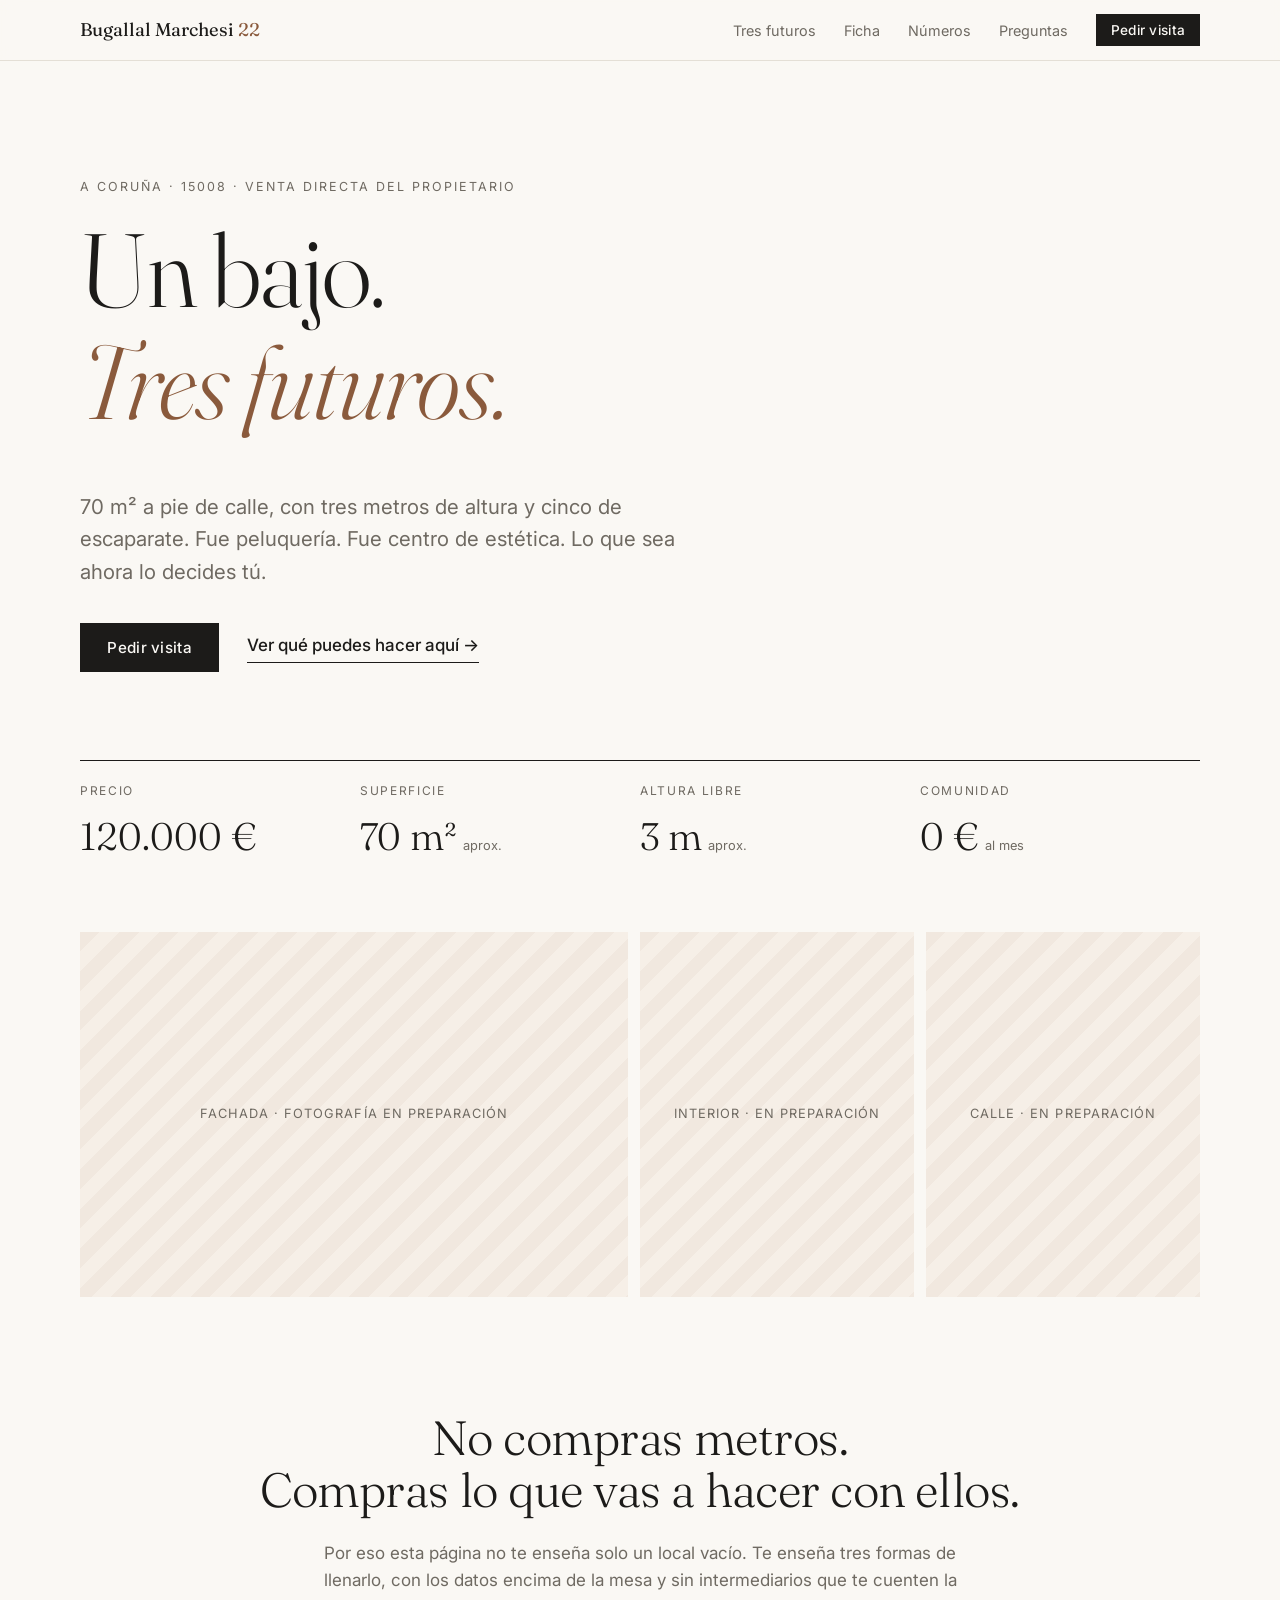
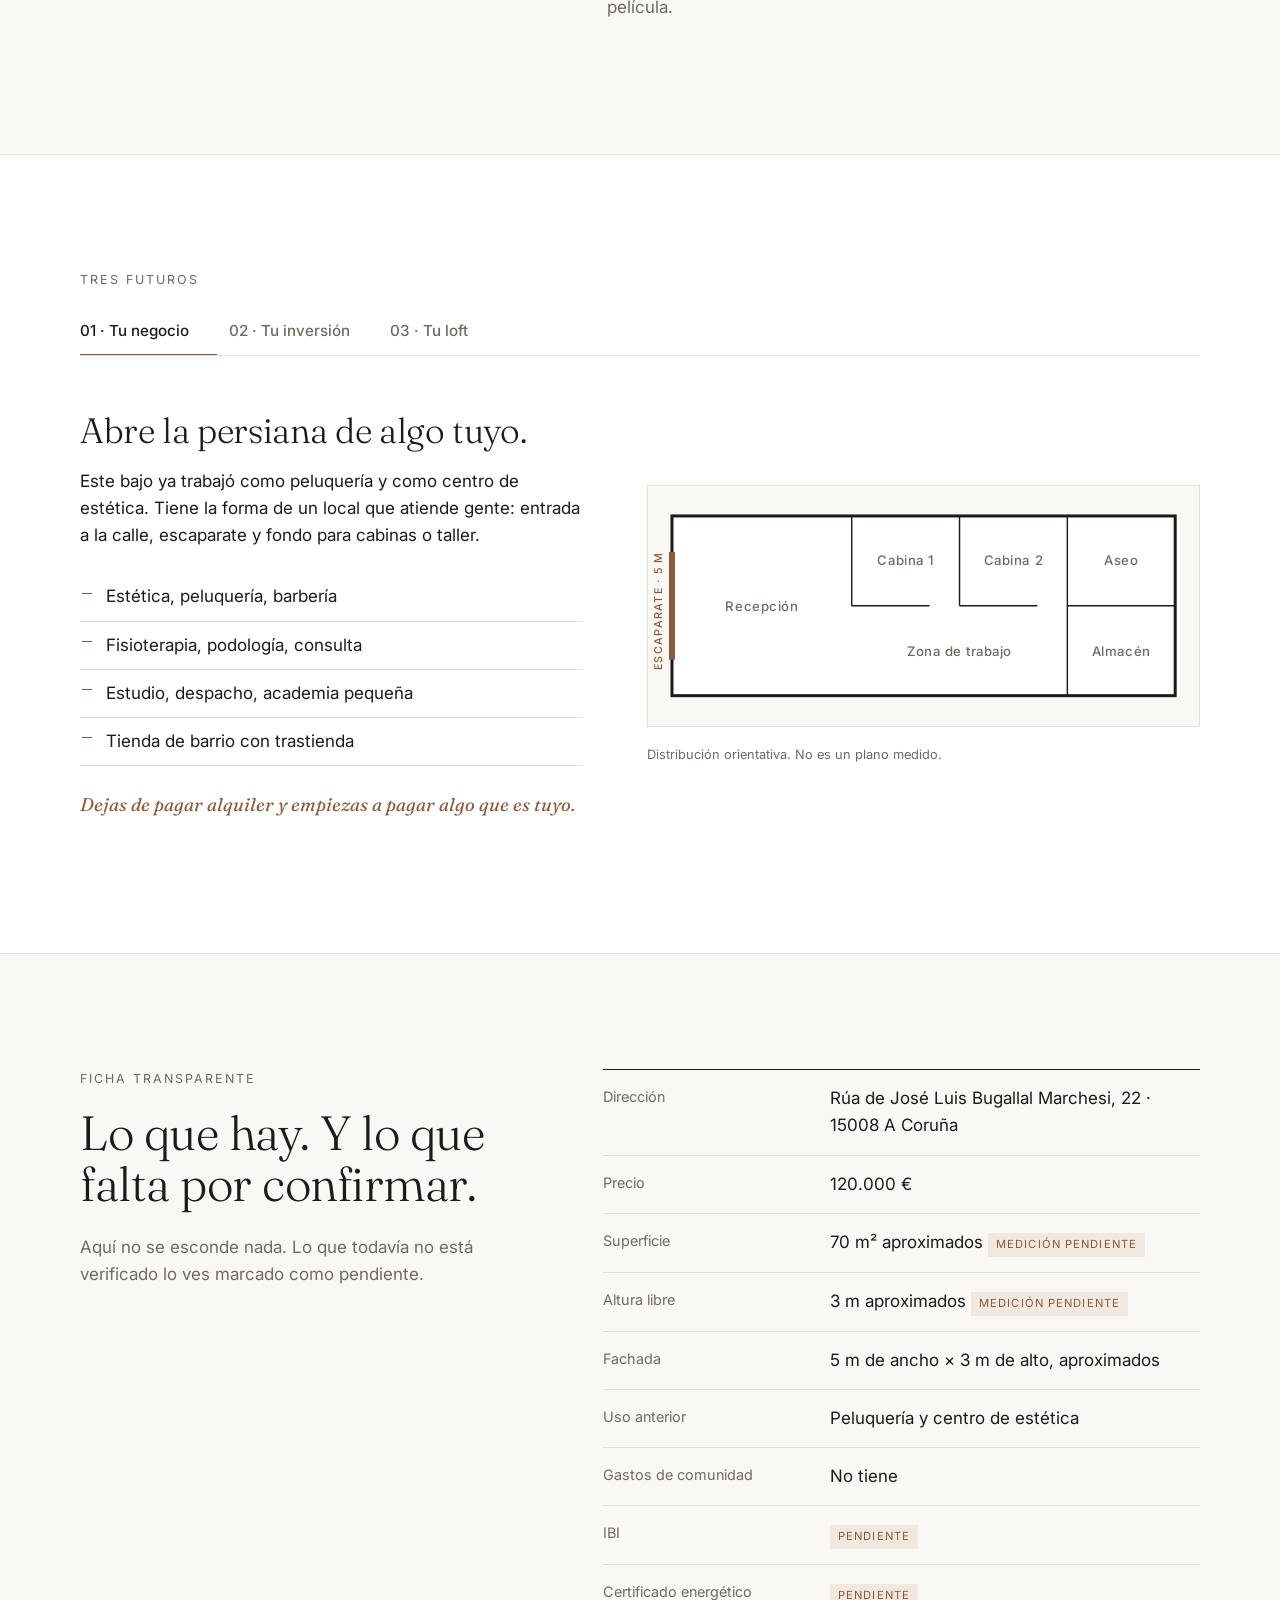
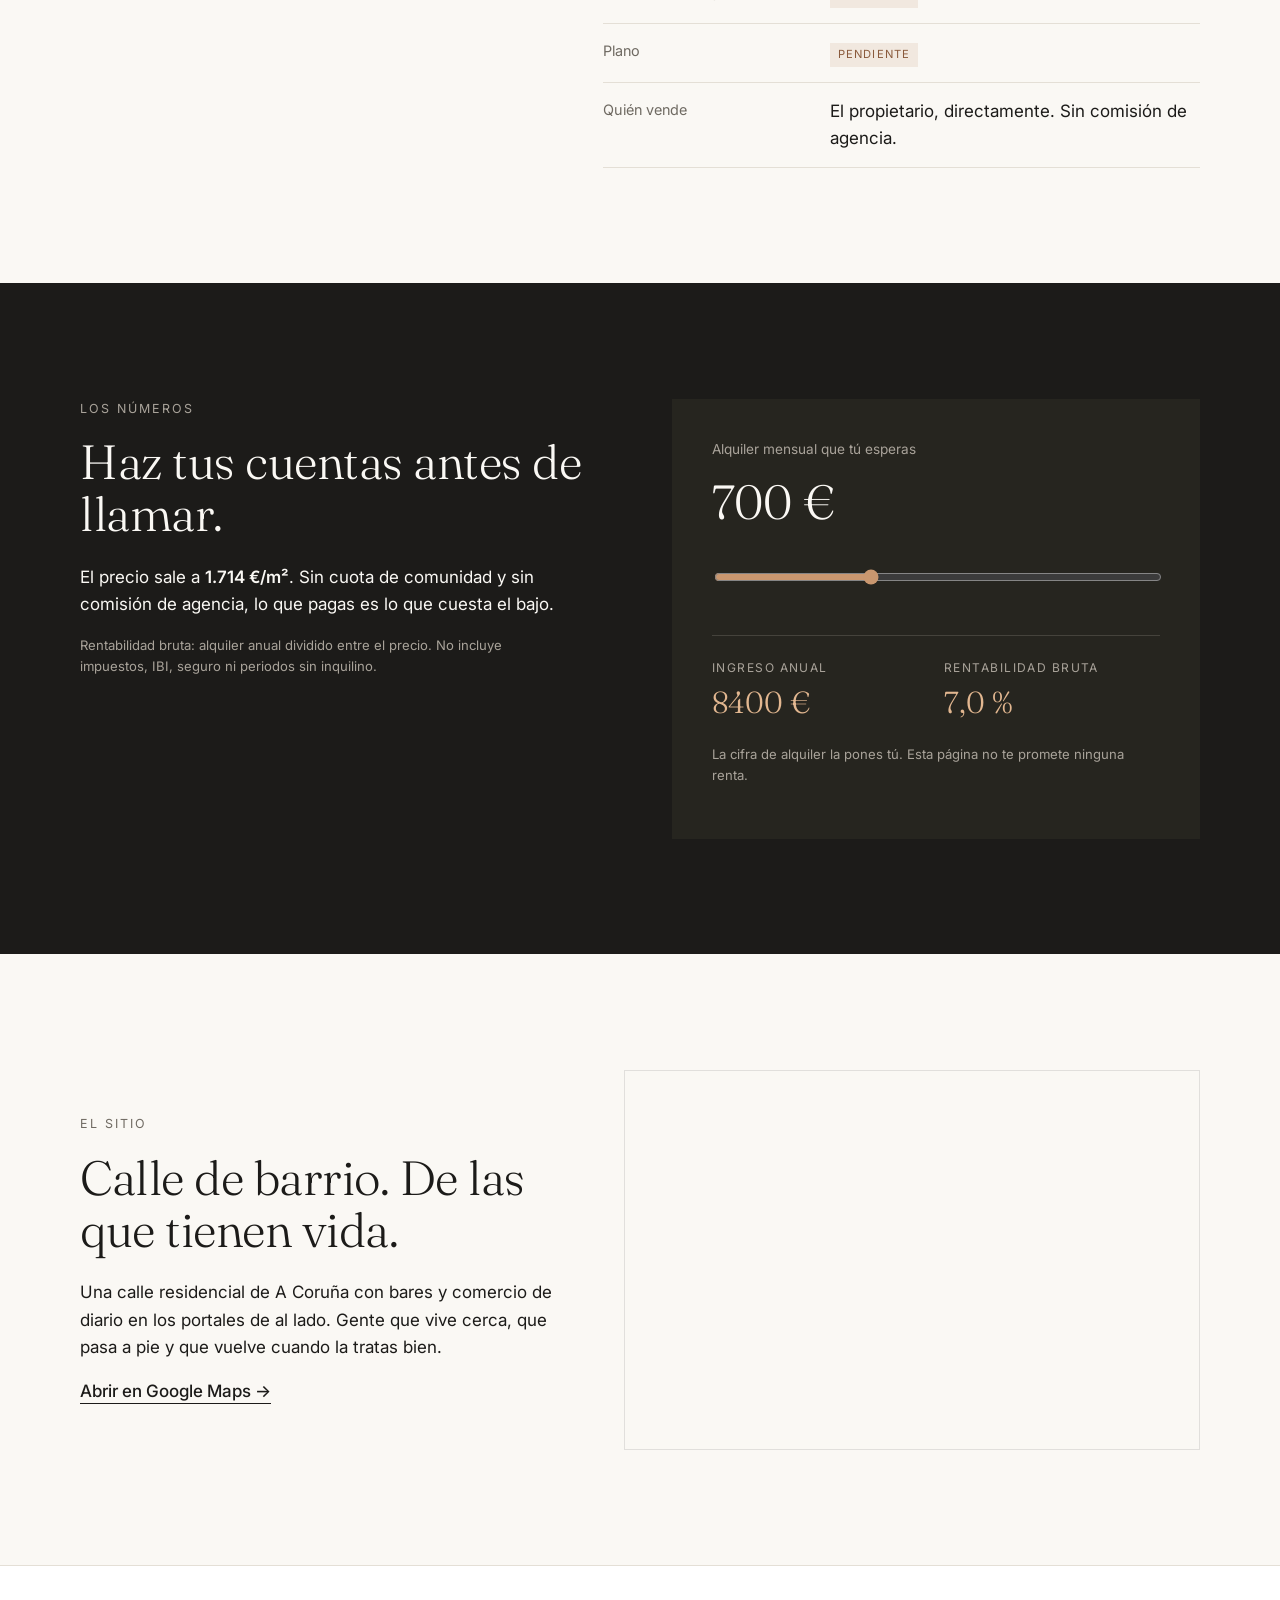
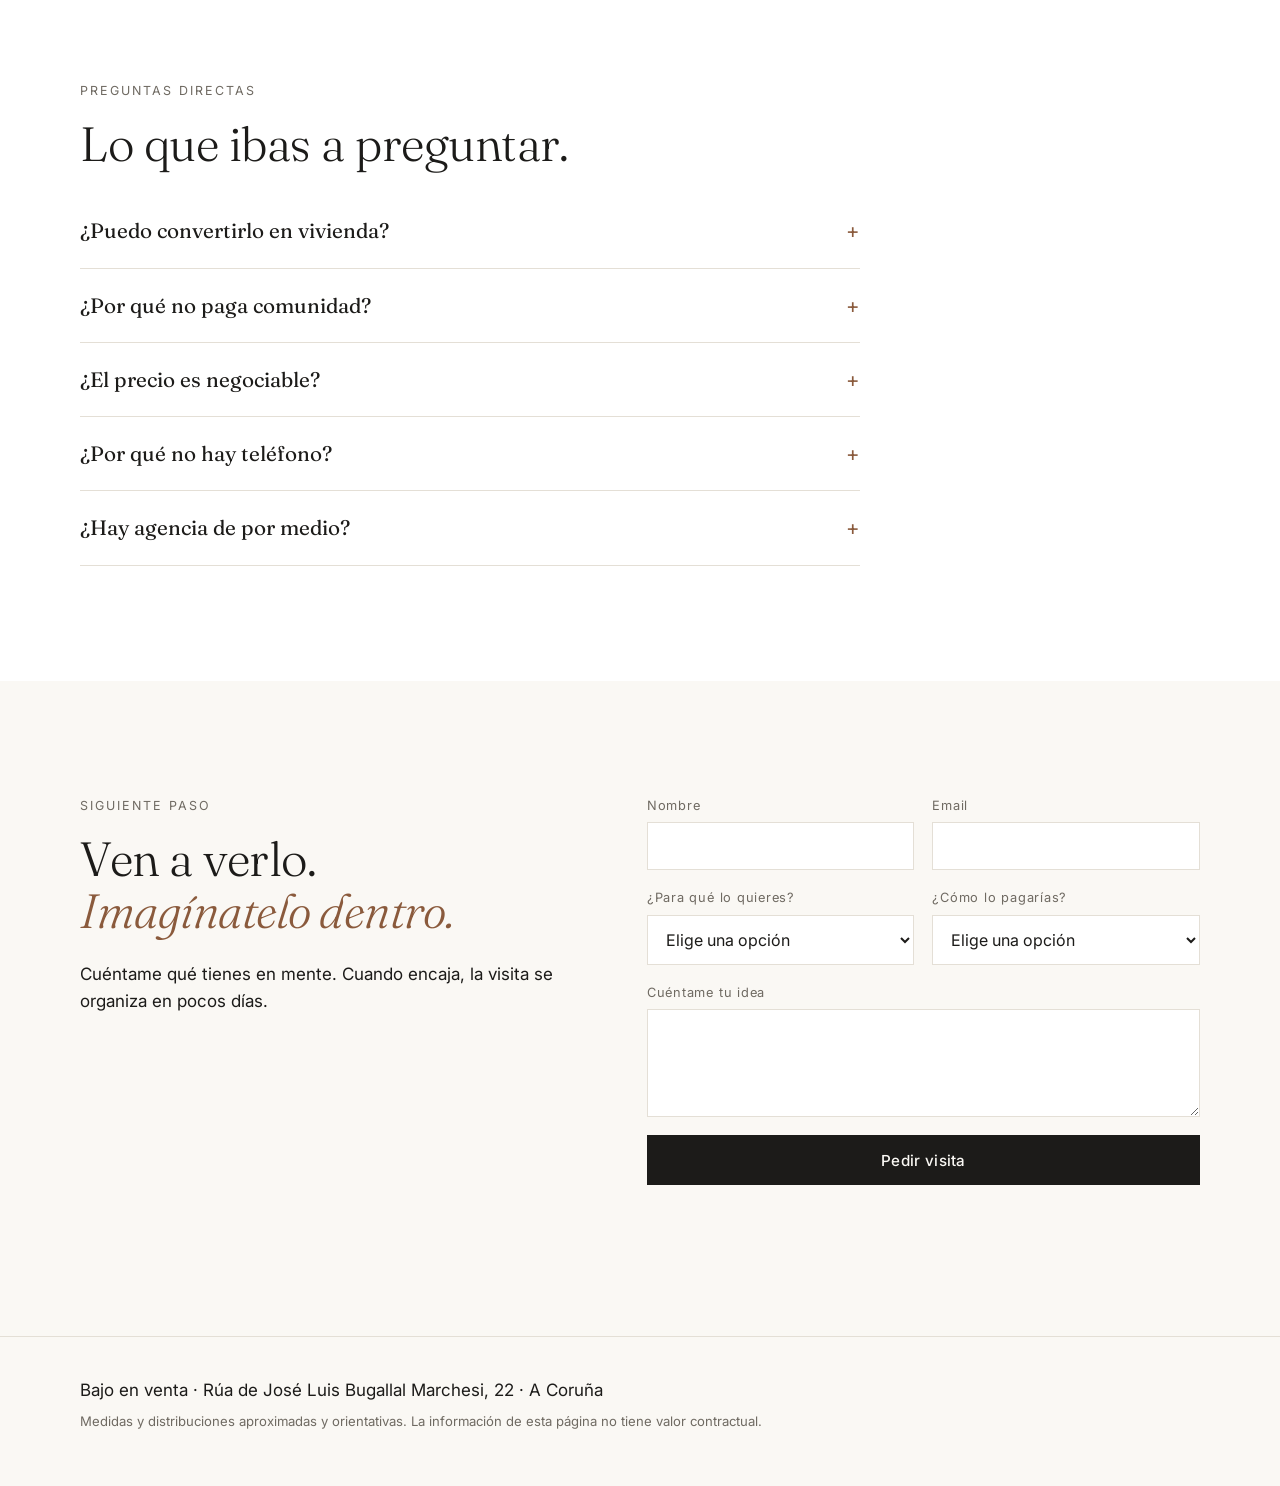
==== index.html @ ff6dee8b "Primera versión de la web de venta del bajo Página estática con los tres escenarios de uso, ficha, c" ====
<!DOCTYPE html>
<html lang="es">
<head>
<meta charset="utf-8">
<meta name="viewport" content="width=device-width, initial-scale=1">
<title>Bajo en venta · Bugallal Marchesi 22, A Coruña · 70 m²</title>
<meta name="description" content="Bajo de 70 m² a pie de calle en A Coruña. 120.000 €. Sin gastos de comunidad. Venta directa del propietario: negocio de barrio, inversión o proyecto de loft.">
<meta property="og:title" content="Un bajo, tres futuros · A Coruña">
<meta property="og:description" content="70 m² a pie de calle. 120.000 €. Venta directa, sin comisiones.">
<meta property="og:type" content="website">
<link rel="preconnect" href="https://fonts.googleapis.com">
<link rel="preconnect" href="https://fonts.gstatic.com" crossorigin>
<link href="https://fonts.googleapis.com/css2?family=Fraunces:opsz,wght@9..144,300;9..144,400;9..144,500&family=Inter:wght@400;500;600&display=swap" rel="stylesheet">
<link rel="stylesheet" href="styles.css">
</head>
<body>

<header class="top">
  <a class="brand" href="#inicio">Bugallal Marchesi <span>22</span></a>
  <nav>
    <a href="#futuros">Tres futuros</a>
    <a href="#ficha">Ficha</a>
    <a href="#numeros">Números</a>
    <a href="#preguntas">Preguntas</a>
    <a class="btn btn-small" href="#contacto">Pedir visita</a>
  </nav>
</header>

<main id="inicio">

  <section class="hero">
    <div class="hero-text">
      <p class="eyebrow">A Coruña · 15008 · Venta directa del propietario</p>
      <h1>Un bajo.<br><em>Tres futuros.</em></h1>
      <p class="lead">70 m² a pie de calle, con tres metros de altura y cinco de escaparate. Fue peluquería. Fue centro de estética. Lo que sea ahora lo decides tú.</p>
      <div class="hero-cta">
        <a class="btn" href="#contacto">Pedir visita</a>
        <a class="link" href="#futuros">Ver qué puedes hacer aquí →</a>
      </div>
    </div>
    <dl class="facts">
      <div><dt>Precio</dt><dd>120.000 €</dd></div>
      <div><dt>Superficie</dt><dd>70 m²<small>aprox.</small></dd></div>
      <div><dt>Altura libre</dt><dd>3 m<small>aprox.</small></dd></div>
      <div><dt>Comunidad</dt><dd>0 €<small>al mes</small></dd></div>
    </dl>
  </section>

  <section class="photo-strip" aria-label="Fotografías">
    <div class="ph ph-wide"><span>Fachada · fotografía en preparación</span></div>
    <div class="ph"><span>Interior · en preparación</span></div>
    <div class="ph"><span>Calle · en preparación</span></div>
  </section>

  <section class="intro">
    <h2>No compras metros.<br>Compras lo que vas a hacer con ellos.</h2>
    <p>Por eso esta página no te enseña solo un local vacío. Te enseña tres formas de llenarlo, con los datos encima de la mesa y sin intermediarios que te cuenten la película.</p>
  </section>

  <section id="futuros" class="futures">
    <p class="eyebrow">Tres futuros</p>
    <div class="tabs" role="tablist">
      <button role="tab" aria-selected="true" data-tab="negocio">01 · Tu negocio</button>
      <button role="tab" aria-selected="false" data-tab="inversion">02 · Tu inversión</button>
      <button role="tab" aria-selected="false" data-tab="loft">03 · Tu loft</button>
    </div>

    <article class="future is-active" data-panel="negocio">
      <div class="future-text">
        <h3>Abre la persiana de algo tuyo.</h3>
        <p>Este bajo ya trabajó como peluquería y como centro de estética. Tiene la forma de un local que atiende gente: entrada a la calle, escaparate y fondo para cabinas o taller.</p>
        <ul class="checks">
          <li>Estética, peluquería, barbería</li>
          <li>Fisioterapia, podología, consulta</li>
          <li>Estudio, despacho, academia pequeña</li>
          <li>Tienda de barrio con trastienda</li>
        </ul>
        <p class="note">Dejas de pagar alquiler y empiezas a pagar algo que es tuyo.</p>
      </div>
      <figure class="plan">
        <svg viewBox="0 0 460 200" role="img" aria-label="Distribución orientativa como negocio">
          <rect x="20" y="25" width="420" height="150" class="wall"/>
          <line x1="20" y1="55" x2="20" y2="145" class="glass"/>
          <line x1="170" y1="25" x2="170" y2="100" class="part"/>
          <line x1="260" y1="25" x2="260" y2="100" class="part"/>
          <line x1="350" y1="25" x2="350" y2="175" class="part"/>
          <line x1="170" y1="100" x2="235" y2="100" class="part"/>
          <line x1="260" y1="100" x2="325" y2="100" class="part"/>
          <line x1="350" y1="100" x2="440" y2="100" class="part"/>
          <text x="95" y="104">Recepción</text>
          <text x="215" y="66">Cabina 1</text>
          <text x="305" y="66">Cabina 2</text>
          <text x="260" y="142">Zona de trabajo</text>
          <text x="395" y="66">Aseo</text>
          <text x="395" y="142">Almacén</text>
          <text x="12" y="104" class="side" transform="rotate(-90 12 104)">Escaparate · 5 m</text>
        </svg>
        <figcaption>Distribución orientativa. No es un plano medido.</figcaption>
      </figure>
    </article>

    <article class="future" data-panel="inversion" hidden>
      <div class="future-text">
        <h3>Compra una vez. Cobra cada mes.</h3>
        <p>Un local diáfano, a pie de calle y sin cuota de comunidad es un activo sencillo de alquilar y barato de mantener. Menos gastos fijos significa más renta limpia para ti.</p>
        <ul class="checks">
          <li>Sin gastos de comunidad</li>
          <li>Planta diáfana: se adapta a casi cualquier inquilino</li>
          <li>Historial de actividad comercial</li>
        </ul>
        <p class="note">Haz tus propias cuentas más abajo, con el alquiler que tú esperas.</p>
      </div>
      <figure class="plan">
        <svg viewBox="0 0 460 200" role="img" aria-label="Distribución orientativa como local diáfano">
          <rect x="20" y="25" width="420" height="150" class="wall"/>
          <line x1="20" y1="55" x2="20" y2="145" class="glass"/>
          <line x1="380" y1="25" x2="380" y2="90" class="part"/>
          <line x1="380" y1="90" x2="440" y2="90" class="part"/>
          <text x="200" y="104">Planta diáfana</text>
          <text x="410" y="62">Aseo</text>
          <text x="12" y="104" class="side" transform="rotate(-90 12 104)">Escaparate · 5 m</text>
        </svg>
        <figcaption>Distribución orientativa. No es un plano medido.</figcaption>
      </figure>
    </article>

    <article class="future" data-panel="loft" hidden>
      <div class="future-text">
        <h3>Donde otros ven un local, tú ves tu casa.</h3>
        <p>Tres metros de techo y planta libre: la base de un loft. En A Coruña cada vez más bajos se convierten en vivienda, y la normativa gallega lo facilita desde 2025.</p>
        <ul class="checks">
          <li>Techos de 3 m</li>
          <li>Entrada independiente desde la calle</li>
          <li>Planta libre para diseñar a tu medida</li>
        </ul>
        <p class="note warn"><strong>Con honestidad:</strong> el cambio de uso a vivienda necesita licencia municipal y un proyecto técnico que confirme luz, ventilación y habitabilidad. Hoy es una posibilidad a estudiar, no una promesa.</p>
      </div>
      <figure class="plan">
        <svg viewBox="0 0 460 200" role="img" aria-label="Distribución orientativa como loft">
          <rect x="20" y="25" width="420" height="150" class="wall"/>
          <line x1="20" y1="55" x2="20" y2="145" class="glass"/>
          <line x1="250" y1="25" x2="250" y2="95" class="part"/>
          <line x1="320" y1="25" x2="320" y2="95" class="part"/>
          <line x1="250" y1="95" x2="320" y2="95" class="part"/>
          <line x1="320" y1="130" x2="320" y2="175" class="part dashed"/>
          <text x="95" y="104">Salón</text>
          <text x="200" y="150">Cocina</text>
          <text x="285" y="64">Baño</text>
          <text x="382" y="104">Dormitorio</text>
          <text x="12" y="104" class="side" transform="rotate(-90 12 104)">Luz natural · 5 m</text>
        </svg>
        <figcaption>Distribución orientativa. Sujeta a proyecto y licencia.</figcaption>
      </figure>
    </article>
  </section>

  <section id="ficha" class="sheet">
    <div class="sheet-head">
      <p class="eyebrow">Ficha transparente</p>
      <h2>Lo que hay. Y lo que falta por confirmar.</h2>
      <p>Aquí no se esconde nada. Lo que todavía no está verificado lo ves marcado como pendiente.</p>
    </div>
    <table>
      <tbody>
        <tr><th>Dirección</th><td>Rúa de José Luis Bugallal Marchesi, 22 · 15008 A Coruña</td></tr>
        <tr><th>Precio</th><td>120.000 €</td></tr>
        <tr><th>Superficie</th><td>70 m² aproximados <span class="tag">medición pendiente</span></td></tr>
        <tr><th>Altura libre</th><td>3 m aproximados <span class="tag">medición pendiente</span></td></tr>
        <tr><th>Fachada</th><td>5 m de ancho × 3 m de alto, aproximados</td></tr>
        <tr><th>Uso anterior</th><td>Peluquería y centro de estética</td></tr>
        <tr><th>Gastos de comunidad</th><td>No tiene</td></tr>
        <tr><th>IBI</th><td><span class="tag">pendiente</span></td></tr>
        <tr><th>Certificado energético</th><td><span class="tag">pendiente</span></td></tr>
        <tr><th>Plano</th><td><span class="tag">pendiente</span></td></tr>
        <tr><th>Quién vende</th><td>El propietario, directamente. Sin comisión de agencia.</td></tr>
      </tbody>
    </table>
  </section>

  <section id="numeros" class="numbers">
    <div>
      <p class="eyebrow">Los números</p>
      <h2>Haz tus cuentas antes de llamar.</h2>
      <p>El precio sale a <strong>1.714 €/m²</strong>. Sin cuota de comunidad y sin comisión de agencia, lo que pagas es lo que cuesta el bajo.</p>
      <p class="fine">Rentabilidad bruta: alquiler anual dividido entre el precio. No incluye impuestos, IBI, seguro ni periodos sin inquilino.</p>
    </div>
    <div class="calc">
      <label for="rent">Alquiler mensual que tú esperas</label>
      <output id="rentOut">700 €</output>
      <input id="rent" type="range" min="300" max="1500" step="25" value="700">
      <div class="calc-result">
        <div><span>Ingreso anual</span><strong id="yearOut">8.400 €</strong></div>
        <div><span>Rentabilidad bruta</span><strong id="yieldOut">7,0 %</strong></div>
      </div>
      <p class="fine">La cifra de alquiler la pones tú. Esta página no te promete ninguna renta.</p>
    </div>
  </section>

  <section class="place">
    <div>
      <p class="eyebrow">El sitio</p>
      <h2>Calle de barrio. De las que tienen vida.</h2>
      <p>Una calle residencial de A Coruña con bares y comercio de diario en los portales de al lado. Gente que vive cerca, que pasa a pie y que vuelve cuando la tratas bien.</p>
      <a class="link" href="https://www.google.com/maps/search/?api=1&query=R%C3%BAa+de+Jos%C3%A9+Luis+Bugallal+Marchesi+22+A+Coru%C3%B1a" target="_blank" rel="noopener">Abrir en Google Maps →</a>
    </div>
    <iframe title="Mapa de la ubicación" loading="lazy" src="https://www.google.com/maps?q=R%C3%BAa+de+Jos%C3%A9+Luis+Bugallal+Marchesi+22,+15008+A+Coru%C3%B1a&output=embed"></iframe>
  </section>

  <section id="preguntas" class="faq">
    <p class="eyebrow">Preguntas directas</p>
    <h2>Lo que ibas a preguntar.</h2>
    <details>
      <summary>¿Puedo convertirlo en vivienda?</summary>
      <p>Es posible que sí, pero hoy no está confirmado. Galicia permite desde 2025 transformar bajos en vivienda sin modificar el plan urbanístico cuando están en edificio residencial y cumplen las normas de habitabilidad. Hace falta proyecto técnico y licencia del Ayuntamiento. Consulta con tu arquitecto antes de decidir.</p>
    </details>
    <details>
      <summary>¿Por qué no paga comunidad?</summary>
      <p>El bajo no participa en los gastos comunes del edificio. Puedes comprobarlo en la documentación registral antes de firmar nada.</p>
    </details>
    <details>
      <summary>¿El precio es negociable?</summary>
      <p>El precio es 120.000 €. Las ofertas serias, con financiación resuelta, se escuchan.</p>
    </details>
    <details>
      <summary>¿Por qué no hay teléfono?</summary>
      <p>Porque vende el propietario, no una centralita. Escribes, cuentas qué buscas y recibes respuesta personal. La visita se concierta después.</p>
    </details>
    <details>
      <summary>¿Hay agencia de por medio?</summary>
      <p>No. Trato directo con el propietario y cero comisiones.</p>
    </details>
  </section>

  <section id="contacto" class="contact">
    <div>
      <p class="eyebrow">Siguiente paso</p>
      <h2>Ven a verlo.<br><em>Imagínatelo dentro.</em></h2>
      <p>Cuéntame qué tienes en mente. Cuando encaja, la visita se organiza en pocos días.</p>
    </div>
    <form id="form" novalidate>
      <label>Nombre<input name="nombre" required autocomplete="name"></label>
      <label>Email<input name="email" type="email" required autocomplete="email"></label>
      <label>¿Para qué lo quieres?
        <select name="interes" required>
          <option value="">Elige una opción</option>
          <option>Montar mi negocio</option>
          <option>Invertir y alquilar</option>
          <option>Convertirlo en vivienda</option>
          <option>Otra idea</option>
        </select>
      </label>
      <label>¿Cómo lo pagarías?
        <select name="pago" required>
          <option value="">Elige una opción</option>
          <option>Al contado</option>
          <option>Con hipoteca ya estudiada</option>
          <option>Aún tengo que mirarlo</option>
        </select>
      </label>
      <label class="full">Cuéntame tu idea<textarea name="mensaje" rows="4"></textarea></label>
      <button class="btn full" type="submit">Pedir visita</button>
      <p id="formMsg" class="fine full" role="status"></p>
    </form>
  </section>

</main>

<footer>
  <p>Bajo en venta · Rúa de José Luis Bugallal Marchesi, 22 · A Coruña</p>
  <p class="fine">Medidas y distribuciones aproximadas y orientativas. La información de esta página no tiene valor contractual.</p>
</footer>

<script src="script.js"></script>
</body>
</html>
---- styles.css ----
:root {
  --bg: #faf8f4;
  --paper: #ffffff;
  --ink: #1c1b19;
  --muted: #6f6a62;
  --line: #e4dfd6;
  --accent: #8a5a3c;
  --accent-soft: #f1e8df;
  --serif: "Fraunces", Georgia, serif;
  --sans: "Inter", system-ui, sans-serif;
  --max: 1120px;
}

* { box-sizing: border-box; }
html { scroll-behavior: smooth; }
body {
  margin: 0;
  background: var(--bg);
  color: var(--ink);
  font-family: var(--sans);
  font-size: 17px;
  line-height: 1.6;
  -webkit-font-smoothing: antialiased;
}

h1, h2, h3 { font-family: var(--serif); font-weight: 300; line-height: 1.08; margin: 0 0 .5em; letter-spacing: -.01em; }
h1 { font-size: clamp(3rem, 9vw, 6.5rem); }
h2 { font-size: clamp(1.9rem, 4.2vw, 3rem); }
h3 { font-size: clamp(1.6rem, 3vw, 2.2rem); }
em { font-style: italic; color: var(--accent); }
p { margin: 0 0 1em; max-width: 58ch; }
a { color: inherit; }

.eyebrow { font-size: .78rem; letter-spacing: .16em; text-transform: uppercase; color: var(--muted); margin-bottom: 1.4em; }
.fine { font-size: .82rem; color: var(--muted); }
.link { text-decoration: none; border-bottom: 1px solid var(--ink); padding-bottom: 2px; font-weight: 500; }
.link:hover { color: var(--accent); border-color: var(--accent); }

.btn {
  display: inline-block; background: var(--ink); color: var(--bg); border: 0; cursor: pointer;
  padding: 1em 1.8em; font: 500 .95rem var(--sans); letter-spacing: .02em; text-decoration: none;
  transition: background .2s;
}
.btn:hover { background: var(--accent); }
.btn-small { padding: .6em 1.1em; font-size: .85rem; }

section, .top, footer { padding-left: max(16px, calc((100vw - var(--max)) / 2)); padding-right: max(16px, calc((100vw - var(--max)) / 2)); }
section { padding-top: clamp(56px, 9vw, 120px); padding-bottom: clamp(56px, 9vw, 120px); }

/* Cabecera */
.top {
  position: sticky; top: 0; z-index: 10; display: flex; justify-content: space-between; align-items: center;
  padding-top: 14px; padding-bottom: 14px; background: rgba(250, 248, 244, .92); backdrop-filter: blur(8px);
  border-bottom: 1px solid var(--line);
}
.brand { font-family: var(--serif); font-size: 1.15rem; text-decoration: none; }
.brand span { color: var(--accent); }
.top nav { display: flex; align-items: center; gap: 28px; font-size: .9rem; }
.top nav a:not(.btn) { text-decoration: none; color: var(--muted); }
.top nav a:not(.btn):hover { color: var(--ink); }

/* Portada */
.hero { padding-bottom: clamp(32px, 5vw, 64px); }
.lead { font-size: clamp(1.1rem, 1.6vw, 1.3rem); color: var(--muted); max-width: 46ch; }
.hero-cta { display: flex; flex-wrap: wrap; align-items: center; gap: 28px; margin-top: 2em; }
.facts { display: grid; grid-template-columns: repeat(4, 1fr); margin: clamp(48px, 7vw, 88px) 0 0; border-top: 1px solid var(--ink); }
.facts div { padding: 20px 16px 0 0; }
.facts dt { font-size: .75rem; letter-spacing: .14em; text-transform: uppercase; color: var(--muted); }
.facts dd { margin: 6px 0 0; font-family: var(--serif); font-size: clamp(1.5rem, 3.2vw, 2.4rem); font-weight: 300; }
.facts small { font: 400 .8rem var(--sans); color: var(--muted); margin-left: 6px; }

/* Fotos */
.photo-strip { display: grid; grid-template-columns: 2fr 1fr 1fr; gap: 12px; padding-top: 0; padding-bottom: 0; }
.ph {
  aspect-ratio: 3 / 4; display: grid; place-items: center; text-align: center; padding: 16px;
  background: repeating-linear-gradient(135deg, var(--accent-soft) 0 14px, #f6efe7 14px 28px);
  color: var(--muted); font-size: .8rem; letter-spacing: .08em; text-transform: uppercase;
}
.ph-wide { aspect-ratio: auto; }
.ph img { width: 100%; height: 100%; object-fit: cover; }

.intro { text-align: center; }
.intro h2, .intro p { margin-left: auto; margin-right: auto; }
.intro p { color: var(--muted); }

/* Tres futuros */
.futures { background: var(--paper); border-top: 1px solid var(--line); border-bottom: 1px solid var(--line); }
.tabs { display: flex; gap: 0; border-bottom: 1px solid var(--line); margin-bottom: clamp(32px, 5vw, 56px); overflow-x: auto; }
.tabs button {
  background: none; border: 0; border-bottom: 2px solid transparent; margin-bottom: -1px; cursor: pointer;
  padding: 14px 28px 14px 0; margin-right: 12px; font: 500 .95rem var(--sans); color: var(--muted); white-space: nowrap;
}
.tabs button[aria-selected="true"] { color: var(--ink); border-color: var(--accent); }
.future { display: grid; grid-template-columns: 1fr 1.1fr; gap: clamp(28px, 5vw, 72px); align-items: center; }
.future[hidden] { display: none; }
.checks { list-style: none; padding: 0; margin: 1.4em 0; }
.checks li { padding: 10px 0 10px 26px; border-bottom: 1px solid var(--line); position: relative; }
.checks li::before { content: ""; position: absolute; left: 2px; top: 1.15em; width: 10px; height: 1px; background: var(--accent); }
.note { font-family: var(--serif); font-size: 1.15rem; font-style: italic; color: var(--accent); }
.note.warn { font: 400 .9rem/1.55 var(--sans); color: var(--ink); background: var(--accent-soft); padding: 16px 18px; border-left: 2px solid var(--accent); }

.plan { margin: 0; }
.plan svg { width: 100%; height: auto; background: var(--bg); border: 1px solid var(--line); }
.plan .wall { fill: #fff; stroke: var(--ink); stroke-width: 2.5; }
.plan .glass { stroke: var(--accent); stroke-width: 5; }
.plan .part { stroke: var(--ink); stroke-width: 1.2; }
.plan .dashed { stroke-dasharray: 5 5; }
.plan text { font: 500 11px var(--sans); fill: var(--muted); text-anchor: middle; letter-spacing: .04em; }
.plan .side { fill: var(--accent); font-size: 9px; text-transform: uppercase; letter-spacing: .12em; }
.plan figcaption { font-size: .8rem; color: var(--muted); margin-top: 10px; }

/* Ficha */
.sheet { display: grid; grid-template-columns: 1fr 1.3fr; gap: clamp(28px, 5vw, 72px); }
.sheet-head p:last-child { color: var(--muted); }
table { width: 100%; border-collapse: collapse; border-top: 1px solid var(--ink); align-self: start; }
th, td { text-align: left; padding: 15px 0; border-bottom: 1px solid var(--line); vertical-align: top; }
th { width: 38%; font-weight: 400; color: var(--muted); font-size: .9rem; padding-right: 16px; }
.tag { display: inline-block; font-size: .7rem; letter-spacing: .1em; text-transform: uppercase; color: var(--accent); background: var(--accent-soft); padding: 3px 8px; }

/* Números */
.numbers { display: grid; grid-template-columns: 1fr 1fr; gap: clamp(28px, 5vw, 72px); background: var(--ink); color: var(--bg); }
.numbers .eyebrow, .numbers .fine { color: #a9a39a; }
.numbers strong { font-weight: 600; }
.calc { background: #26251f; padding: clamp(24px, 4vw, 40px); align-self: start; }
.calc label { display: block; font-size: .85rem; color: #a9a39a; }
.calc output { display: block; font-family: var(--serif); font-size: 3rem; font-weight: 300; margin: 4px 0 12px; }
.calc input[type=range] { width: 100%; accent-color: #c9976f; }
.calc-result { display: grid; grid-template-columns: 1fr 1fr; gap: 16px; margin: 28px 0 18px; padding-top: 22px; border-top: 1px solid #45433c; }
.calc-result span { display: block; font-size: .75rem; letter-spacing: .12em; text-transform: uppercase; color: #a9a39a; }
.calc-result strong { font-family: var(--serif); font-size: 1.9rem; font-weight: 300; color: #e2b790; }

/* Sitio */
.place { display: grid; grid-template-columns: 1fr 1.2fr; gap: clamp(28px, 5vw, 72px); align-items: center; }
.place iframe { width: 100%; height: 380px; border: 1px solid var(--line); filter: grayscale(.6); }

/* Preguntas */
.faq { background: var(--paper); border-top: 1px solid var(--line); }
details { border-bottom: 1px solid var(--line); padding: 20px 0; max-width: 780px; }
summary { cursor: pointer; font-family: var(--serif); font-size: 1.3rem; list-style: none; display: flex; justify-content: space-between; gap: 16px; }
summary::-webkit-details-marker { display: none; }
summary::after { content: "+"; color: var(--accent); font-family: var(--sans); }
details[open] summary::after { content: "–"; }
details p { margin: 14px 0 0; color: var(--muted); }

/* Contacto */
.contact { display: grid; grid-template-columns: 1fr 1.1fr; gap: clamp(28px, 5vw, 72px); }
form { display: grid; grid-template-columns: 1fr 1fr; gap: 18px; }
form label { font-size: .8rem; letter-spacing: .06em; color: var(--muted); display: grid; gap: 6px; }
.full { grid-column: 1 / -1; }
input, select, textarea {
  width: 100%; font: 400 1rem var(--sans); color: var(--ink); background: var(--paper);
  border: 1px solid var(--line); border-radius: 0; padding: 13px 14px;
}
input:focus, select:focus, textarea:focus { outline: 2px solid var(--accent); outline-offset: -1px; }
#formMsg { margin: 0; min-height: 1.4em; }

footer { padding-top: 40px; padding-bottom: 48px; border-top: 1px solid var(--line); }
footer p { max-width: none; margin-bottom: .4em; }

@media (max-width: 820px) {
  .top nav a:not(.btn) { display: none; }
  .facts { grid-template-columns: 1fr 1fr; }
  .facts div { padding-bottom: 12px; }
  .photo-strip { grid-template-columns: 1fr 1fr; }
  .ph-wide { grid-column: 1 / -1; aspect-ratio: 4 / 3; }
  .future, .sheet, .numbers, .place, .contact { grid-template-columns: 1fr; }
  form { grid-template-columns: 1fr; }
  th { width: 44%; }
}
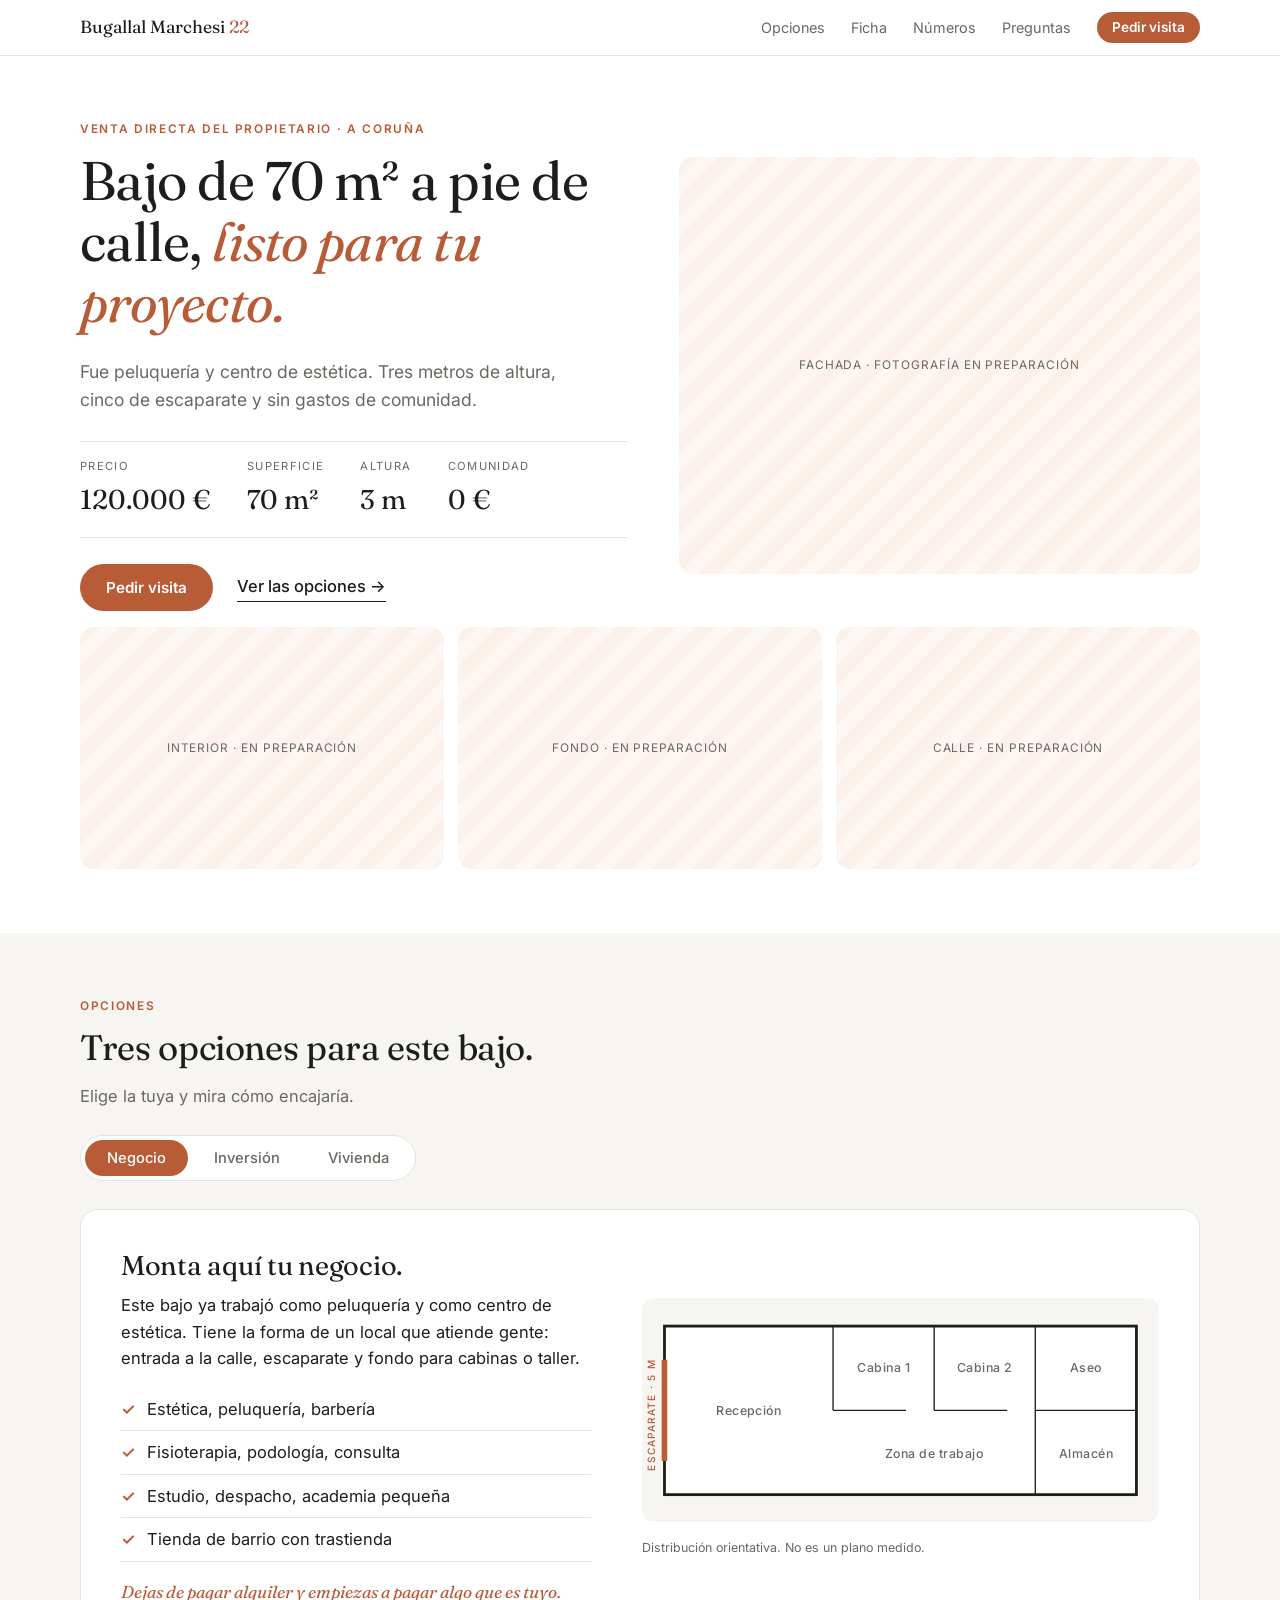
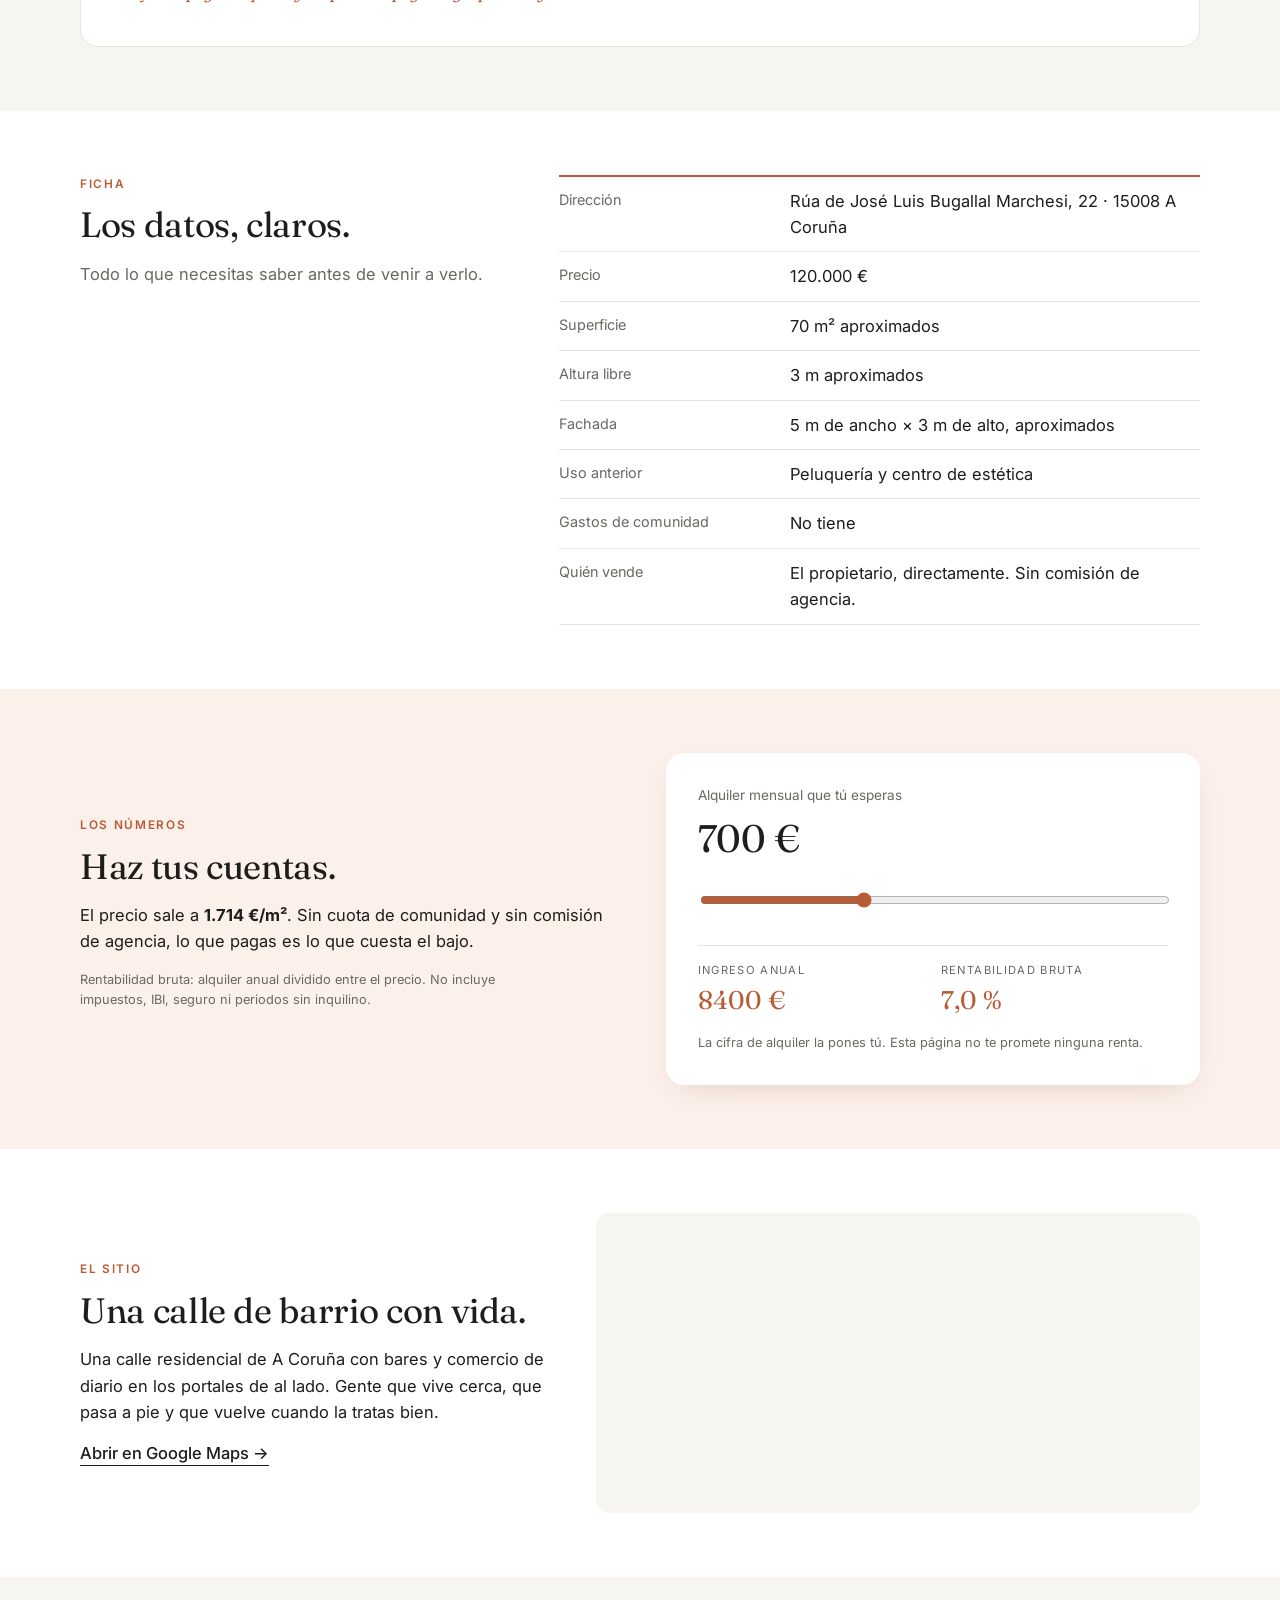
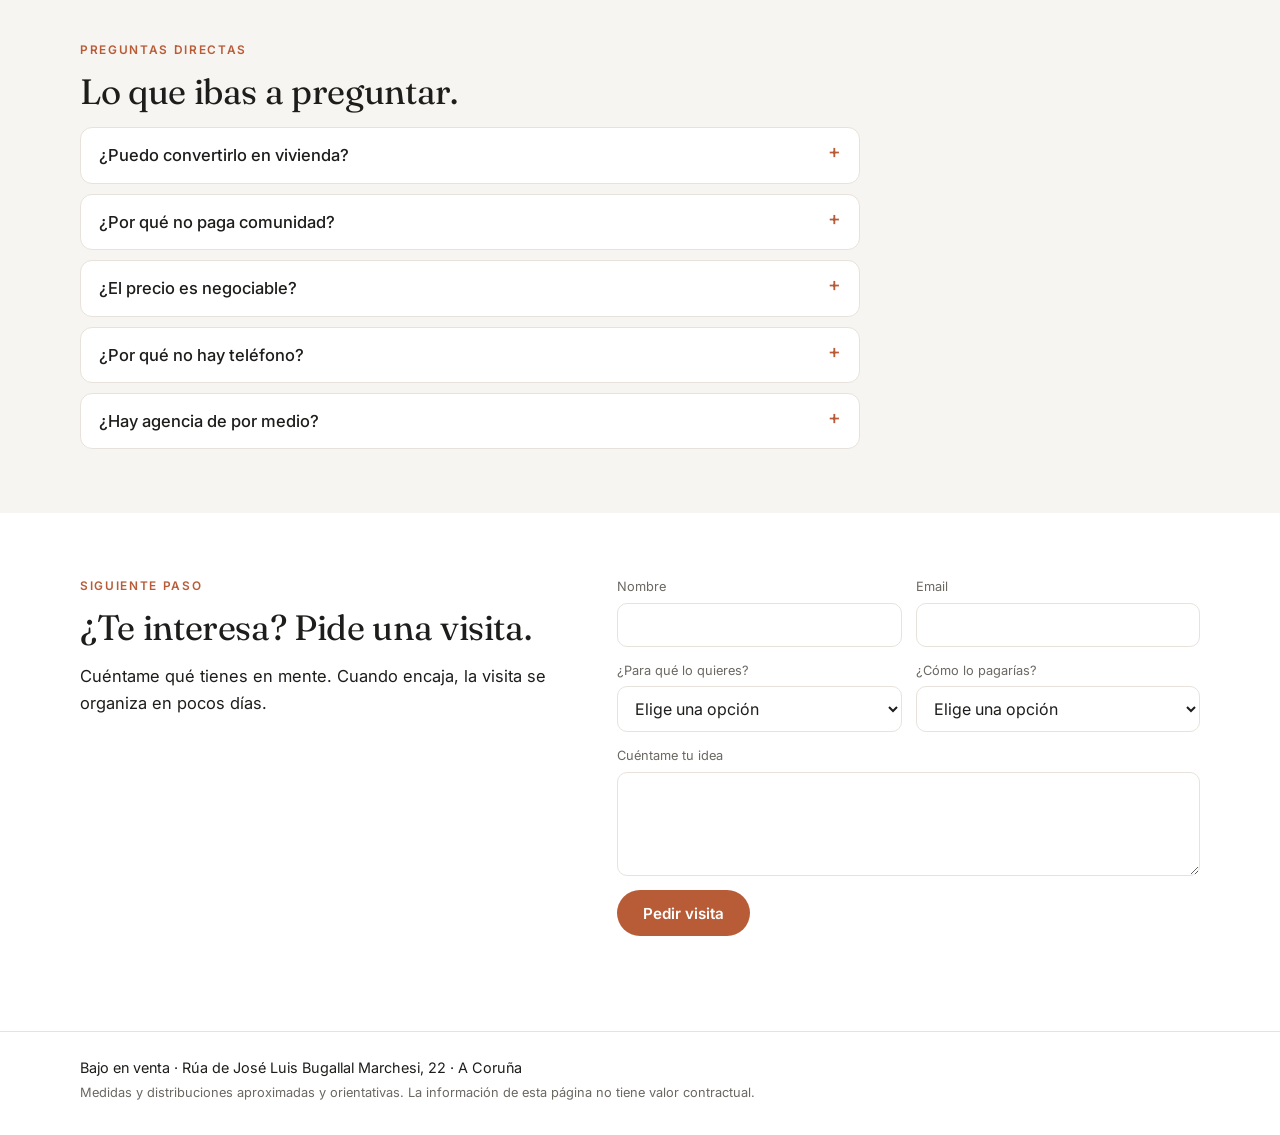
==== commit 531b2f25: "Rediseño más blanco y compacto, con titulares más sobrios Co-Authored-By: Claude Fable 5.2 <noreply@" ====
--- a/index.html
+++ b/index.html
@@ -5,7 +5,7 @@
 <meta name="viewport" content="width=device-width, initial-scale=1">
 <title>Bajo en venta · Bugallal Marchesi 22, A Coruña · 70 m²</title>
 <meta name="description" content="Bajo de 70 m² a pie de calle en A Coruña. 120.000 €. Sin gastos de comunidad. Venta directa del propietario: negocio de barrio, inversión o proyecto de loft.">
-<meta property="og:title" content="Un bajo, tres futuros · A Coruña">
+<meta property="og:title" content="Bajo de 70 m² en venta · A Coruña">
 <meta property="og:description" content="70 m² a pie de calle. 120.000 €. Venta directa, sin comisiones.">
 <meta property="og:type" content="website">
 <link rel="preconnect" href="https://fonts.googleapis.com">
@@ -18,7 +18,7 @@
 <header class="top">
   <a class="brand" href="#inicio">Bugallal Marchesi <span>22</span></a>
   <nav>
-    <a href="#futuros">Tres futuros</a>
+    <a href="#futuros">Opciones</a>
     <a href="#ficha">Ficha</a>
     <a href="#numeros">Números</a>
     <a href="#preguntas">Preguntas</a>
@@ -30,44 +30,42 @@
 
   <section class="hero">
     <div class="hero-text">
-      <p class="eyebrow">A Coruña · 15008 · Venta directa del propietario</p>
-      <h1>Un bajo.<br><em>Tres futuros.</em></h1>
-      <p class="lead">70 m² a pie de calle, con tres metros de altura y cinco de escaparate. Fue peluquería. Fue centro de estética. Lo que sea ahora lo decides tú.</p>
+      <p class="eyebrow">Venta directa del propietario · A Coruña</p>
+      <h1>Bajo de 70 m² a pie de calle, <em>listo para tu proyecto.</em></h1>
+      <p class="lead">Fue peluquería y centro de estética. Tres metros de altura, cinco de escaparate y sin gastos de comunidad.</p>
+      <dl class="facts">
+        <div><dt>Precio</dt><dd>120.000 €</dd></div>
+        <div><dt>Superficie</dt><dd>70 m²</dd></div>
+        <div><dt>Altura</dt><dd>3 m</dd></div>
+        <div><dt>Comunidad</dt><dd>0 €</dd></div>
+      </dl>
       <div class="hero-cta">
         <a class="btn" href="#contacto">Pedir visita</a>
-        <a class="link" href="#futuros">Ver qué puedes hacer aquí →</a>
-      </div>
-    </div>
-    <dl class="facts">
-      <div><dt>Precio</dt><dd>120.000 €</dd></div>
-      <div><dt>Superficie</dt><dd>70 m²<small>aprox.</small></dd></div>
-      <div><dt>Altura libre</dt><dd>3 m<small>aprox.</small></dd></div>
-      <div><dt>Comunidad</dt><dd>0 €<small>al mes</small></dd></div>
-    </dl>
+        <a class="link" href="#futuros">Ver las opciones →</a>
+      </div>
+    </div>
+    <div class="ph hero-photo"><img src="img/prueba-fachada.jpg" alt="Fachada del bajo" onerror="this.remove()"><span>Fachada · fotografía en preparación</span></div>
   </section>
 
   <section class="photo-strip" aria-label="Fotografías">
-    <div class="ph ph-wide"><span>Fachada · fotografía en preparación</span></div>
     <div class="ph"><span>Interior · en preparación</span></div>
+    <div class="ph"><span>Fondo · en preparación</span></div>
     <div class="ph"><span>Calle · en preparación</span></div>
   </section>
 
-  <section class="intro">
-    <h2>No compras metros.<br>Compras lo que vas a hacer con ellos.</h2>
-    <p>Por eso esta página no te enseña solo un local vacío. Te enseña tres formas de llenarlo, con los datos encima de la mesa y sin intermediarios que te cuenten la película.</p>
-  </section>
-
   <section id="futuros" class="futures">
-    <p class="eyebrow">Tres futuros</p>
+    <p class="eyebrow">Opciones</p>
+    <h2>Tres opciones para este bajo.</h2>
+    <p class="sub">Elige la tuya y mira cómo encajaría.</p>
     <div class="tabs" role="tablist">
-      <button role="tab" aria-selected="true" data-tab="negocio">01 · Tu negocio</button>
-      <button role="tab" aria-selected="false" data-tab="inversion">02 · Tu inversión</button>
-      <button role="tab" aria-selected="false" data-tab="loft">03 · Tu loft</button>
+      <button role="tab" aria-selected="true" data-tab="negocio">Negocio</button>
+      <button role="tab" aria-selected="false" data-tab="inversion">Inversión</button>
+      <button role="tab" aria-selected="false" data-tab="loft">Vivienda</button>
     </div>
 
     <article class="future is-active" data-panel="negocio">
       <div class="future-text">
-        <h3>Abre la persiana de algo tuyo.</h3>
+        <h3>Monta aquí tu negocio.</h3>
         <p>Este bajo ya trabajó como peluquería y como centro de estética. Tiene la forma de un local que atiende gente: entrada a la calle, escaparate y fondo para cabinas o taller.</p>
         <ul class="checks">
           <li>Estética, peluquería, barbería</li>
@@ -101,7 +99,7 @@
 
     <article class="future" data-panel="inversion" hidden>
       <div class="future-text">
-        <h3>Compra una vez. Cobra cada mes.</h3>
+        <h3>Cómpralo y alquílalo.</h3>
         <p>Un local diáfano, a pie de calle y sin cuota de comunidad es un activo sencillo de alquilar y barato de mantener. Menos gastos fijos significa más renta limpia para ti.</p>
         <ul class="checks">
           <li>Sin gastos de comunidad</li>
@@ -126,7 +124,7 @@
 
     <article class="future" data-panel="loft" hidden>
       <div class="future-text">
-        <h3>Donde otros ven un local, tú ves tu casa.</h3>
+        <h3>Conviértelo en vivienda.</h3>
         <p>Tres metros de techo y planta libre: la base de un loft. En A Coruña cada vez más bajos se convierten en vivienda, y la normativa gallega lo facilita desde 2025.</p>
         <ul class="checks">
           <li>Techos de 3 m</li>
@@ -156,22 +154,19 @@
 
   <section id="ficha" class="sheet">
     <div class="sheet-head">
-      <p class="eyebrow">Ficha transparente</p>
-      <h2>Lo que hay. Y lo que falta por confirmar.</h2>
-      <p>Aquí no se esconde nada. Lo que todavía no está verificado lo ves marcado como pendiente.</p>
+      <p class="eyebrow">Ficha</p>
+      <h2>Los datos, claros.</h2>
+      <p>Todo lo que necesitas saber antes de venir a verlo.</p>
     </div>
     <table>
       <tbody>
         <tr><th>Dirección</th><td>Rúa de José Luis Bugallal Marchesi, 22 · 15008 A Coruña</td></tr>
         <tr><th>Precio</th><td>120.000 €</td></tr>
-        <tr><th>Superficie</th><td>70 m² aproximados <span class="tag">medición pendiente</span></td></tr>
-        <tr><th>Altura libre</th><td>3 m aproximados <span class="tag">medición pendiente</span></td></tr>
+        <tr><th>Superficie</th><td>70 m² aproximados</td></tr>
+        <tr><th>Altura libre</th><td>3 m aproximados</td></tr>
         <tr><th>Fachada</th><td>5 m de ancho × 3 m de alto, aproximados</td></tr>
         <tr><th>Uso anterior</th><td>Peluquería y centro de estética</td></tr>
         <tr><th>Gastos de comunidad</th><td>No tiene</td></tr>
-        <tr><th>IBI</th><td><span class="tag">pendiente</span></td></tr>
-        <tr><th>Certificado energético</th><td><span class="tag">pendiente</span></td></tr>
-        <tr><th>Plano</th><td><span class="tag">pendiente</span></td></tr>
         <tr><th>Quién vende</th><td>El propietario, directamente. Sin comisión de agencia.</td></tr>
       </tbody>
     </table>
@@ -180,7 +175,7 @@
   <section id="numeros" class="numbers">
     <div>
       <p class="eyebrow">Los números</p>
-      <h2>Haz tus cuentas antes de llamar.</h2>
+      <h2>Haz tus cuentas.</h2>
       <p>El precio sale a <strong>1.714 €/m²</strong>. Sin cuota de comunidad y sin comisión de agencia, lo que pagas es lo que cuesta el bajo.</p>
       <p class="fine">Rentabilidad bruta: alquiler anual dividido entre el precio. No incluye impuestos, IBI, seguro ni periodos sin inquilino.</p>
     </div>
@@ -199,7 +194,7 @@
   <section class="place">
     <div>
       <p class="eyebrow">El sitio</p>
-      <h2>Calle de barrio. De las que tienen vida.</h2>
+      <h2>Una calle de barrio con vida.</h2>
       <p>Una calle residencial de A Coruña con bares y comercio de diario en los portales de al lado. Gente que vive cerca, que pasa a pie y que vuelve cuando la tratas bien.</p>
       <a class="link" href="https://www.google.com/maps/search/?api=1&query=R%C3%BAa+de+Jos%C3%A9+Luis+Bugallal+Marchesi+22+A+Coru%C3%B1a" target="_blank" rel="noopener">Abrir en Google Maps →</a>
     </div>
@@ -234,7 +229,7 @@
   <section id="contacto" class="contact">
     <div>
       <p class="eyebrow">Siguiente paso</p>
-      <h2>Ven a verlo.<br><em>Imagínatelo dentro.</em></h2>
+      <h2>¿Te interesa? Pide una visita.</h2>
       <p>Cuéntame qué tienes en mente. Cuando encaja, la visita se organiza en pocos días.</p>
     </div>
     <form id="form" novalidate>
--- a/styles.css
+++ b/styles.css
@@ -1,169 +1,146 @@
 :root {
-  --bg: #faf8f4;
-  --paper: #ffffff;
-  --ink: #1c1b19;
-  --muted: #6f6a62;
-  --line: #e4dfd6;
-  --accent: #8a5a3c;
-  --accent-soft: #f1e8df;
+  --bg: #ffffff;
+  --tint: #f7f5f1;
+  --ink: #1d1d1b;
+  --muted: #6b6862;
+  --line: #e7e3dc;
+  --accent: #b85c38;
+  --accent-dark: #9a4829;
+  --accent-soft: #fbf0ea;
   --serif: "Fraunces", Georgia, serif;
   --sans: "Inter", system-ui, sans-serif;
   --max: 1120px;
 }
 
 * { box-sizing: border-box; }
-html { scroll-behavior: smooth; }
-body {
-  margin: 0;
-  background: var(--bg);
-  color: var(--ink);
-  font-family: var(--sans);
-  font-size: 17px;
-  line-height: 1.6;
-  -webkit-font-smoothing: antialiased;
-}
+html { scroll-behavior: smooth; scroll-padding-top: 70px; }
+body { margin: 0; background: var(--bg); color: var(--ink); font: 400 16.5px/1.6 var(--sans); -webkit-font-smoothing: antialiased; }
 
-h1, h2, h3 { font-family: var(--serif); font-weight: 300; line-height: 1.08; margin: 0 0 .5em; letter-spacing: -.01em; }
-h1 { font-size: clamp(3rem, 9vw, 6.5rem); }
-h2 { font-size: clamp(1.9rem, 4.2vw, 3rem); }
-h3 { font-size: clamp(1.6rem, 3vw, 2.2rem); }
+h1, h2, h3 { font-family: var(--serif); font-weight: 400; line-height: 1.12; margin: 0 0 .45em; letter-spacing: -.01em; }
+h1 { font-size: clamp(2.1rem, 4.4vw, 3.4rem); }
+h2 { font-size: clamp(1.6rem, 3vw, 2.2rem); }
+h3 { font-size: clamp(1.35rem, 2.2vw, 1.7rem); }
 em { font-style: italic; color: var(--accent); }
-p { margin: 0 0 1em; max-width: 58ch; }
+p { margin: 0 0 .9em; max-width: 58ch; }
 a { color: inherit; }
 
-.eyebrow { font-size: .78rem; letter-spacing: .16em; text-transform: uppercase; color: var(--muted); margin-bottom: 1.4em; }
-.fine { font-size: .82rem; color: var(--muted); }
-.link { text-decoration: none; border-bottom: 1px solid var(--ink); padding-bottom: 2px; font-weight: 500; }
-.link:hover { color: var(--accent); border-color: var(--accent); }
+.eyebrow { font-size: .74rem; font-weight: 600; letter-spacing: .14em; text-transform: uppercase; color: var(--accent); margin-bottom: 1em; }
+.sub { color: var(--muted); }
+.fine { font-size: .8rem; color: var(--muted); }
+.link { text-decoration: none; border-bottom: 1px solid currentColor; padding-bottom: 2px; font-weight: 500; }
+.link:hover { color: var(--accent); }
 
 .btn {
-  display: inline-block; background: var(--ink); color: var(--bg); border: 0; cursor: pointer;
-  padding: 1em 1.8em; font: 500 .95rem var(--sans); letter-spacing: .02em; text-decoration: none;
-  transition: background .2s;
+  display: inline-block; background: var(--accent); color: #fff; border: 0; border-radius: 999px; cursor: pointer;
+  padding: .9em 1.7em; font: 600 .95rem var(--sans); text-decoration: none; transition: background .2s;
 }
-.btn:hover { background: var(--accent); }
-.btn-small { padding: .6em 1.1em; font-size: .85rem; }
+.btn:hover { background: var(--accent-dark); }
+.btn-small { padding: .55em 1.1em; font-size: .85rem; }
 
 section, .top, footer { padding-left: max(16px, calc((100vw - var(--max)) / 2)); padding-right: max(16px, calc((100vw - var(--max)) / 2)); }
-section { padding-top: clamp(56px, 9vw, 120px); padding-bottom: clamp(56px, 9vw, 120px); }
+section { padding-top: clamp(36px, 5vw, 64px); padding-bottom: clamp(36px, 5vw, 64px); }
 
 /* Cabecera */
 .top {
   position: sticky; top: 0; z-index: 10; display: flex; justify-content: space-between; align-items: center;
-  padding-top: 14px; padding-bottom: 14px; background: rgba(250, 248, 244, .92); backdrop-filter: blur(8px);
+  padding-top: 12px; padding-bottom: 12px; background: rgba(255, 255, 255, .94); backdrop-filter: blur(8px);
   border-bottom: 1px solid var(--line);
 }
-.brand { font-family: var(--serif); font-size: 1.15rem; text-decoration: none; }
+.brand { font-family: var(--serif); font-size: 1.1rem; text-decoration: none; }
 .brand span { color: var(--accent); }
-.top nav { display: flex; align-items: center; gap: 28px; font-size: .9rem; }
+.top nav { display: flex; align-items: center; gap: 26px; font-size: .9rem; }
 .top nav a:not(.btn) { text-decoration: none; color: var(--muted); }
 .top nav a:not(.btn):hover { color: var(--ink); }
 
 /* Portada */
-.hero { padding-bottom: clamp(32px, 5vw, 64px); }
-.lead { font-size: clamp(1.1rem, 1.6vw, 1.3rem); color: var(--muted); max-width: 46ch; }
-.hero-cta { display: flex; flex-wrap: wrap; align-items: center; gap: 28px; margin-top: 2em; }
-.facts { display: grid; grid-template-columns: repeat(4, 1fr); margin: clamp(48px, 7vw, 88px) 0 0; border-top: 1px solid var(--ink); }
-.facts div { padding: 20px 16px 0 0; }
-.facts dt { font-size: .75rem; letter-spacing: .14em; text-transform: uppercase; color: var(--muted); }
-.facts dd { margin: 6px 0 0; font-family: var(--serif); font-size: clamp(1.5rem, 3.2vw, 2.4rem); font-weight: 300; }
-.facts small { font: 400 .8rem var(--sans); color: var(--muted); margin-left: 6px; }
+.hero { display: grid; grid-template-columns: 1.05fr 1fr; gap: clamp(24px, 4vw, 56px); align-items: center; padding-bottom: 16px; }
+.lead { font-size: 1.1rem; color: var(--muted); max-width: 44ch; }
+.facts { display: grid; grid-template-columns: repeat(4, auto); justify-content: start; gap: 0 clamp(18px, 3vw, 36px); margin: 1.6em 0; padding: 16px 0; border-top: 1px solid var(--line); border-bottom: 1px solid var(--line); }
+.facts dt { font-size: .7rem; letter-spacing: .12em; text-transform: uppercase; color: var(--muted); }
+.facts dd { margin: 2px 0 0; font-family: var(--serif); font-size: clamp(1.25rem, 2.2vw, 1.7rem); }
+.hero-cta { display: flex; flex-wrap: wrap; align-items: center; gap: 24px; }
 
 /* Fotos */
-.photo-strip { display: grid; grid-template-columns: 2fr 1fr 1fr; gap: 12px; padding-top: 0; padding-bottom: 0; }
 .ph {
-  aspect-ratio: 3 / 4; display: grid; place-items: center; text-align: center; padding: 16px;
-  background: repeating-linear-gradient(135deg, var(--accent-soft) 0 14px, #f6efe7 14px 28px);
-  color: var(--muted); font-size: .8rem; letter-spacing: .08em; text-transform: uppercase;
+  position: relative; overflow: hidden; aspect-ratio: 3 / 2; display: grid; place-items: center; text-align: center; padding: 16px;
+  border-radius: 14px; background: repeating-linear-gradient(135deg, var(--accent-soft) 0 14px, #fdf7f3 14px 28px);
+  color: var(--muted); font-size: .74rem; letter-spacing: .08em; text-transform: uppercase;
 }
-.ph-wide { aspect-ratio: auto; }
-.ph img { width: 100%; height: 100%; object-fit: cover; }
+.ph img { position: absolute; inset: 0; width: 100%; height: 100%; object-fit: cover; }
+.hero-photo { aspect-ratio: 5 / 4; }
+.photo-strip { display: grid; grid-template-columns: repeat(3, 1fr); gap: 14px; padding-top: 0; }
 
-.intro { text-align: center; }
-.intro h2, .intro p { margin-left: auto; margin-right: auto; }
-.intro p { color: var(--muted); }
-
-/* Tres futuros */
-.futures { background: var(--paper); border-top: 1px solid var(--line); border-bottom: 1px solid var(--line); }
-.tabs { display: flex; gap: 0; border-bottom: 1px solid var(--line); margin-bottom: clamp(32px, 5vw, 56px); overflow-x: auto; }
-.tabs button {
-  background: none; border: 0; border-bottom: 2px solid transparent; margin-bottom: -1px; cursor: pointer;
-  padding: 14px 28px 14px 0; margin-right: 12px; font: 500 .95rem var(--sans); color: var(--muted); white-space: nowrap;
-}
-.tabs button[aria-selected="true"] { color: var(--ink); border-color: var(--accent); }
-.future { display: grid; grid-template-columns: 1fr 1.1fr; gap: clamp(28px, 5vw, 72px); align-items: center; }
+/* Opciones */
+.futures { background: var(--tint); }
+.tabs { display: inline-flex; gap: 4px; padding: 4px; margin: .6em 0 28px; background: #fff; border: 1px solid var(--line); border-radius: 999px; max-width: 100%; overflow-x: auto; }
+.tabs button { background: none; border: 0; border-radius: 999px; cursor: pointer; padding: 9px 22px; font: 500 .92rem var(--sans); color: var(--muted); white-space: nowrap; }
+.tabs button[aria-selected="true"] { background: var(--accent); color: #fff; }
+.future { display: grid; grid-template-columns: 1fr 1.1fr; gap: clamp(24px, 4vw, 56px); align-items: center; background: #fff; border: 1px solid var(--line); border-radius: 18px; padding: clamp(20px, 3.5vw, 40px); }
 .future[hidden] { display: none; }
-.checks { list-style: none; padding: 0; margin: 1.4em 0; }
-.checks li { padding: 10px 0 10px 26px; border-bottom: 1px solid var(--line); position: relative; }
-.checks li::before { content: ""; position: absolute; left: 2px; top: 1.15em; width: 10px; height: 1px; background: var(--accent); }
-.note { font-family: var(--serif); font-size: 1.15rem; font-style: italic; color: var(--accent); }
-.note.warn { font: 400 .9rem/1.55 var(--sans); color: var(--ink); background: var(--accent-soft); padding: 16px 18px; border-left: 2px solid var(--accent); }
+.checks { list-style: none; padding: 0; margin: 1em 0; }
+.checks li { padding: 8px 0 8px 26px; border-bottom: 1px solid var(--line); position: relative; }
+.checks li::before { content: "✓"; position: absolute; left: 0; color: var(--accent); font-weight: 600; }
+.note { font-family: var(--serif); font-size: 1.08rem; font-style: italic; color: var(--accent); margin-bottom: 0; }
+.note.warn { font: 400 .88rem/1.55 var(--sans); color: var(--ink); background: var(--accent-soft); padding: 14px 16px; border-radius: 10px; }
 
 .plan { margin: 0; }
-.plan svg { width: 100%; height: auto; background: var(--bg); border: 1px solid var(--line); }
+.plan svg { width: 100%; height: auto; background: var(--tint); border-radius: 12px; }
 .plan .wall { fill: #fff; stroke: var(--ink); stroke-width: 2.5; }
 .plan .glass { stroke: var(--accent); stroke-width: 5; }
 .plan .part { stroke: var(--ink); stroke-width: 1.2; }
 .plan .dashed { stroke-dasharray: 5 5; }
 .plan text { font: 500 11px var(--sans); fill: var(--muted); text-anchor: middle; letter-spacing: .04em; }
 .plan .side { fill: var(--accent); font-size: 9px; text-transform: uppercase; letter-spacing: .12em; }
-.plan figcaption { font-size: .8rem; color: var(--muted); margin-top: 10px; }
+.plan figcaption { font-size: .78rem; color: var(--muted); margin-top: 8px; }
 
 /* Ficha */
-.sheet { display: grid; grid-template-columns: 1fr 1.3fr; gap: clamp(28px, 5vw, 72px); }
+.sheet { display: grid; grid-template-columns: 1fr 1.5fr; gap: clamp(24px, 4vw, 56px); }
 .sheet-head p:last-child { color: var(--muted); }
-table { width: 100%; border-collapse: collapse; border-top: 1px solid var(--ink); align-self: start; }
-th, td { text-align: left; padding: 15px 0; border-bottom: 1px solid var(--line); vertical-align: top; }
-th { width: 38%; font-weight: 400; color: var(--muted); font-size: .9rem; padding-right: 16px; }
-.tag { display: inline-block; font-size: .7rem; letter-spacing: .1em; text-transform: uppercase; color: var(--accent); background: var(--accent-soft); padding: 3px 8px; }
+table { width: 100%; border-collapse: collapse; border-top: 2px solid var(--accent); align-self: start; }
+th, td { text-align: left; padding: 11px 0; border-bottom: 1px solid var(--line); vertical-align: top; }
+th { width: 36%; font-weight: 400; color: var(--muted); font-size: .9rem; padding-right: 16px; }
 
 /* Números */
-.numbers { display: grid; grid-template-columns: 1fr 1fr; gap: clamp(28px, 5vw, 72px); background: var(--ink); color: var(--bg); }
-.numbers .eyebrow, .numbers .fine { color: #a9a39a; }
-.numbers strong { font-weight: 600; }
-.calc { background: #26251f; padding: clamp(24px, 4vw, 40px); align-self: start; }
-.calc label { display: block; font-size: .85rem; color: #a9a39a; }
-.calc output { display: block; font-family: var(--serif); font-size: 3rem; font-weight: 300; margin: 4px 0 12px; }
-.calc input[type=range] { width: 100%; accent-color: #c9976f; }
-.calc-result { display: grid; grid-template-columns: 1fr 1fr; gap: 16px; margin: 28px 0 18px; padding-top: 22px; border-top: 1px solid #45433c; }
-.calc-result span { display: block; font-size: .75rem; letter-spacing: .12em; text-transform: uppercase; color: #a9a39a; }
-.calc-result strong { font-family: var(--serif); font-size: 1.9rem; font-weight: 300; color: #e2b790; }
+.numbers { display: grid; grid-template-columns: 1fr 1fr; gap: clamp(24px, 4vw, 56px); align-items: center; background: var(--accent-soft); }
+.calc { background: #fff; border-radius: 18px; padding: clamp(20px, 3vw, 32px); box-shadow: 0 10px 30px -18px rgba(120, 60, 30, .35); }
+.calc label { display: block; font-size: .85rem; color: var(--muted); }
+.calc output { display: block; font-family: var(--serif); font-size: 2.4rem; margin: 2px 0 8px; }
+.calc input[type=range] { width: 100%; accent-color: var(--accent); }
+.calc-result { display: grid; grid-template-columns: 1fr 1fr; gap: 16px; margin: 18px 0 12px; padding-top: 16px; border-top: 1px solid var(--line); }
+.calc-result span { display: block; font-size: .7rem; letter-spacing: .12em; text-transform: uppercase; color: var(--muted); }
+.calc-result strong { font-family: var(--serif); font-size: 1.6rem; font-weight: 400; color: var(--accent); }
+.calc .fine { margin: 0; }
 
 /* Sitio */
-.place { display: grid; grid-template-columns: 1fr 1.2fr; gap: clamp(28px, 5vw, 72px); align-items: center; }
-.place iframe { width: 100%; height: 380px; border: 1px solid var(--line); filter: grayscale(.6); }
+.place { display: grid; grid-template-columns: 1fr 1.3fr; gap: clamp(24px, 4vw, 56px); align-items: center; }
+.place iframe { width: 100%; height: 300px; border: 0; border-radius: 14px; background: var(--tint); }
 
 /* Preguntas */
-.faq { background: var(--paper); border-top: 1px solid var(--line); }
-details { border-bottom: 1px solid var(--line); padding: 20px 0; max-width: 780px; }
-summary { cursor: pointer; font-family: var(--serif); font-size: 1.3rem; list-style: none; display: flex; justify-content: space-between; gap: 16px; }
+.faq { background: var(--tint); }
+details { background: #fff; border: 1px solid var(--line); border-radius: 12px; padding: 14px 18px; margin-top: 10px; max-width: 780px; }
+summary { cursor: pointer; font-weight: 500; list-style: none; display: flex; justify-content: space-between; gap: 16px; }
 summary::-webkit-details-marker { display: none; }
-summary::after { content: "+"; color: var(--accent); font-family: var(--sans); }
+summary::after { content: "+"; color: var(--accent); font-size: 1.2rem; line-height: 1; }
 details[open] summary::after { content: "–"; }
-details p { margin: 14px 0 0; color: var(--muted); }
+details p { margin: 10px 0 0; color: var(--muted); font-size: .95rem; }
 
 /* Contacto */
-.contact { display: grid; grid-template-columns: 1fr 1.1fr; gap: clamp(28px, 5vw, 72px); }
-form { display: grid; grid-template-columns: 1fr 1fr; gap: 18px; }
-form label { font-size: .8rem; letter-spacing: .06em; color: var(--muted); display: grid; gap: 6px; }
+.contact { display: grid; grid-template-columns: 1fr 1.2fr; gap: clamp(24px, 4vw, 56px); }
+form { display: grid; grid-template-columns: 1fr 1fr; gap: 14px; }
+form label { font-size: .8rem; color: var(--muted); display: grid; gap: 5px; }
 .full { grid-column: 1 / -1; }
-input, select, textarea {
-  width: 100%; font: 400 1rem var(--sans); color: var(--ink); background: var(--paper);
-  border: 1px solid var(--line); border-radius: 0; padding: 13px 14px;
-}
+input, select, textarea { width: 100%; font: 400 1rem var(--sans); color: var(--ink); background: #fff; border: 1px solid var(--line); border-radius: 10px; padding: 11px 13px; }
 input:focus, select:focus, textarea:focus { outline: 2px solid var(--accent); outline-offset: -1px; }
-#formMsg { margin: 0; min-height: 1.4em; }
+form .btn { justify-self: start; }
+#formMsg { margin: 0; min-height: 1.3em; }
 
-footer { padding-top: 40px; padding-bottom: 48px; border-top: 1px solid var(--line); }
-footer p { max-width: none; margin-bottom: .4em; }
+footer { padding-top: 24px; padding-bottom: 28px; border-top: 1px solid var(--line); font-size: .9rem; }
+footer p { max-width: none; margin-bottom: .3em; }
 
 @media (max-width: 820px) {
   .top nav a:not(.btn) { display: none; }
-  .facts { grid-template-columns: 1fr 1fr; }
-  .facts div { padding-bottom: 12px; }
-  .photo-strip { grid-template-columns: 1fr 1fr; }
-  .ph-wide { grid-column: 1 / -1; aspect-ratio: 4 / 3; }
-  .future, .sheet, .numbers, .place, .contact { grid-template-columns: 1fr; }
-  form { grid-template-columns: 1fr; }
-  th { width: 44%; }
+  .hero, .future, .sheet, .numbers, .place, .contact, form { grid-template-columns: 1fr; }
+  .facts { grid-template-columns: 1fr 1fr; gap: 14px 24px; }
+  .photo-strip { gap: 8px; }
+  th { width: 42%; }
 }
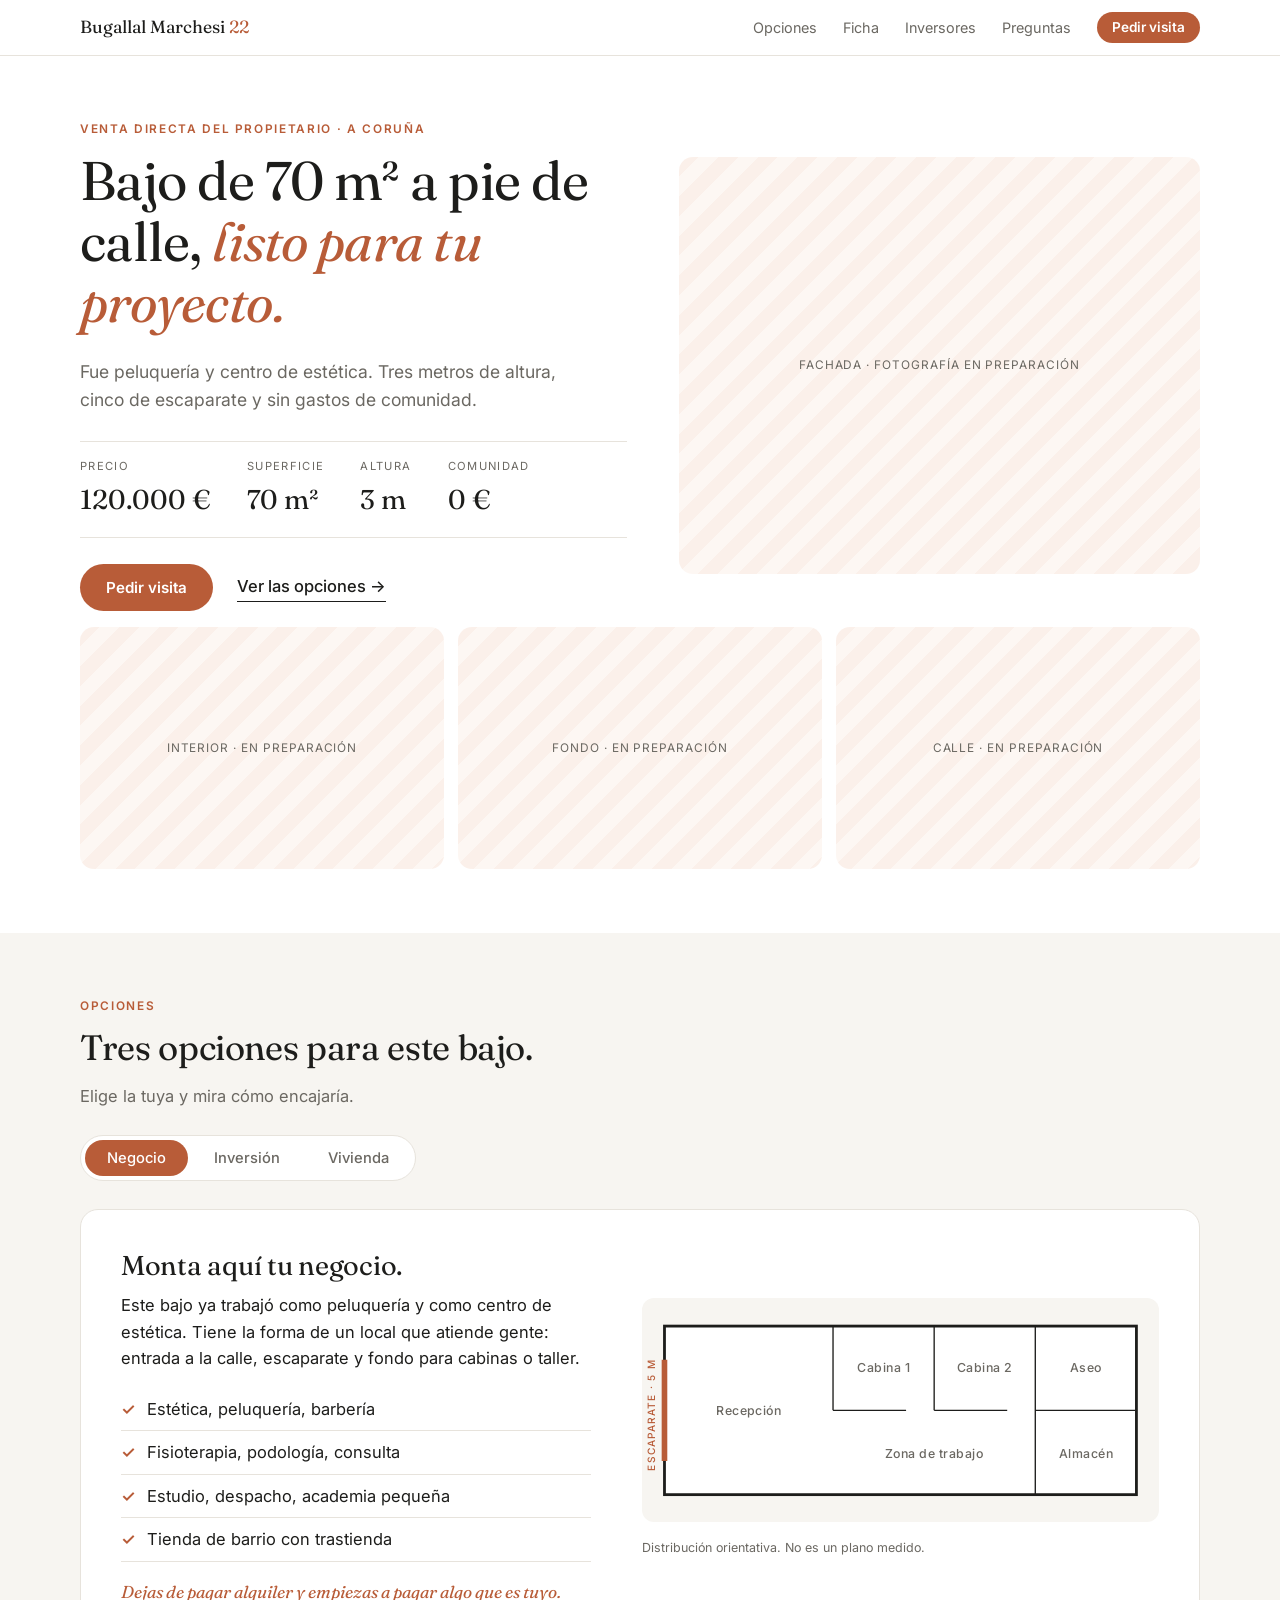
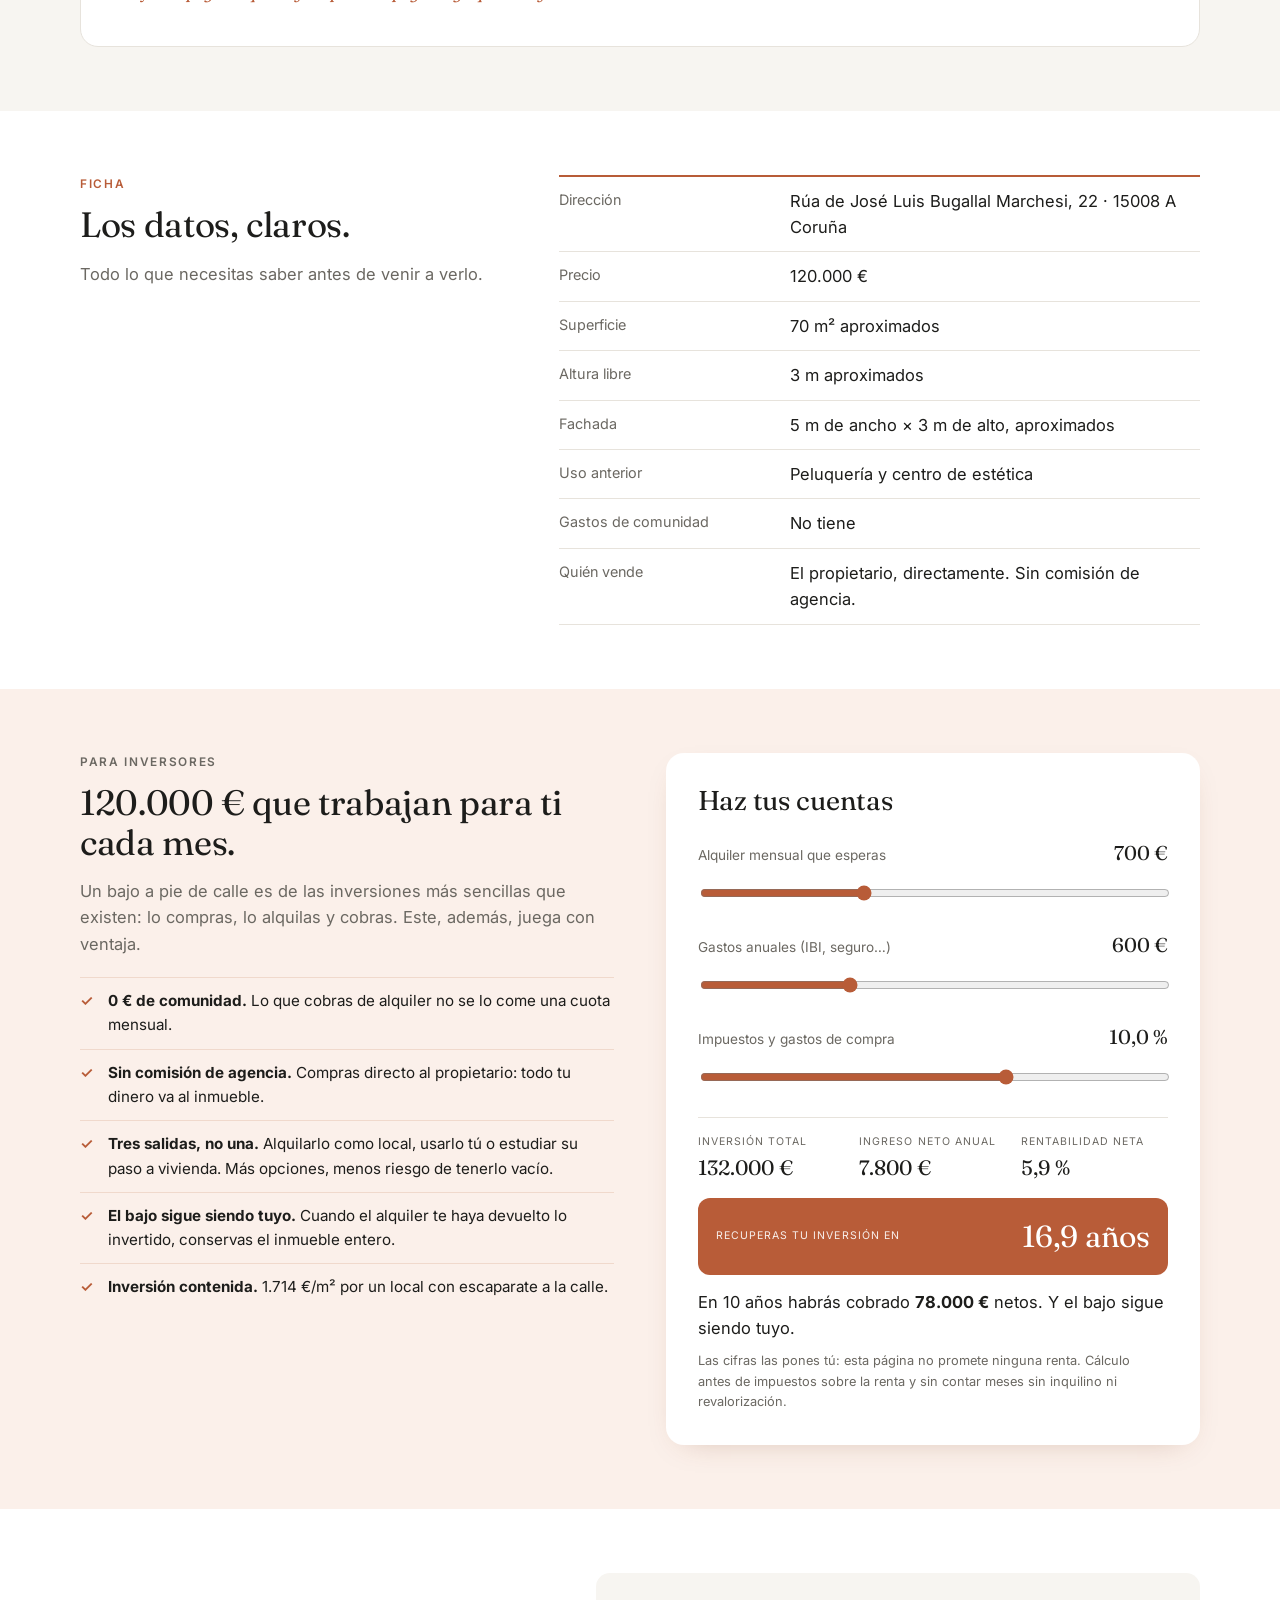
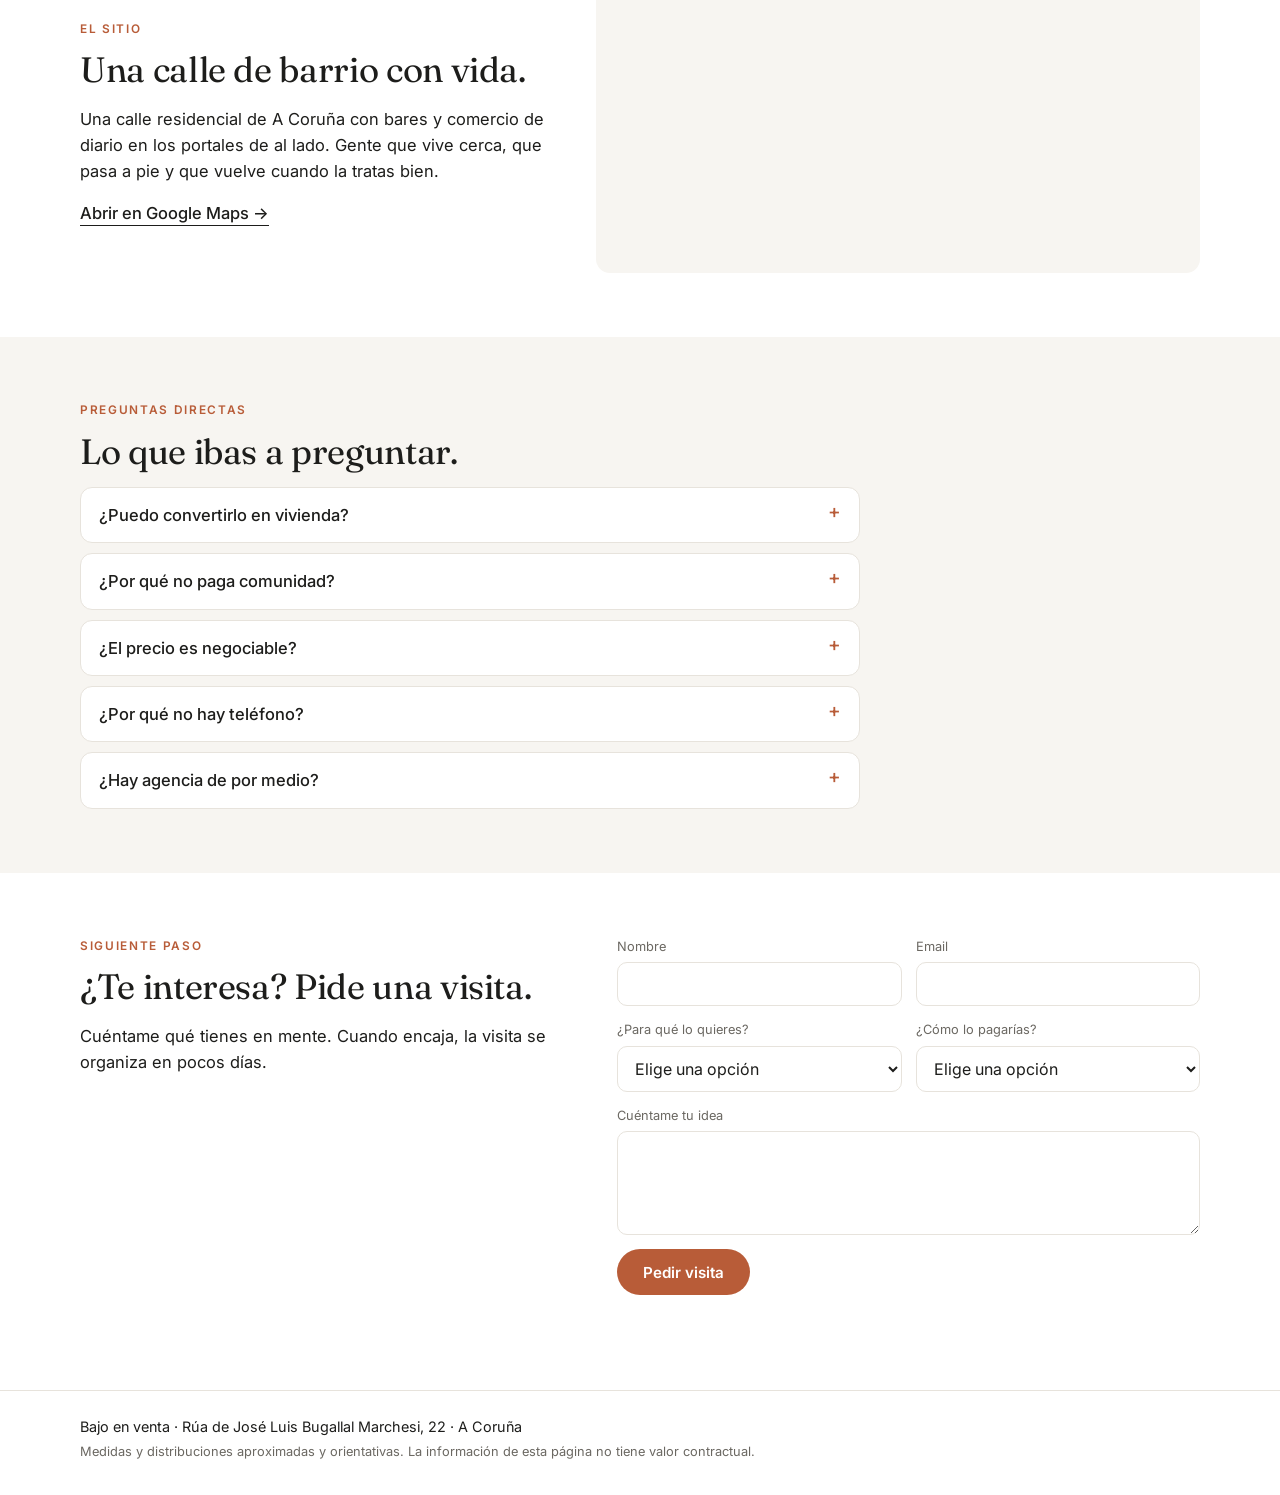
==== commit d1667b96: "Amplía la sección de inversores con argumentos y plazo de recuperación Co-Authored-By: Claude Fable " ====
--- a/index.html
+++ b/index.html
@@ -20,7 +20,7 @@
   <nav>
     <a href="#futuros">Opciones</a>
     <a href="#ficha">Ficha</a>
-    <a href="#numeros">Números</a>
+    <a href="#numeros">Inversores</a>
     <a href="#preguntas">Preguntas</a>
     <a class="btn btn-small" href="#contacto">Pedir visita</a>
   </nav>
@@ -106,7 +106,7 @@
           <li>Planta diáfana: se adapta a casi cualquier inquilino</li>
           <li>Historial de actividad comercial</li>
         </ul>
-        <p class="note">Haz tus propias cuentas más abajo, con el alquiler que tú esperas.</p>
+        <p class="note"><a href="#numeros">Calcula en cuánto tiempo recuperas la inversión →</a></p>
       </div>
       <figure class="plan">
         <svg viewBox="0 0 460 200" role="img" aria-label="Distribución orientativa como local diáfano">
@@ -173,21 +173,40 @@
   </section>
 
   <section id="numeros" class="numbers">
-    <div>
-      <p class="eyebrow">Los números</p>
-      <h2>Haz tus cuentas.</h2>
-      <p>El precio sale a <strong>1.714 €/m²</strong>. Sin cuota de comunidad y sin comisión de agencia, lo que pagas es lo que cuesta el bajo.</p>
-      <p class="fine">Rentabilidad bruta: alquiler anual dividido entre el precio. No incluye impuestos, IBI, seguro ni periodos sin inquilino.</p>
+    <div class="numbers-text">
+      <p class="eyebrow">Para inversores</p>
+      <h2>120.000 € que trabajan para ti cada mes.</h2>
+      <p>Un bajo a pie de calle es de las inversiones más sencillas que existen: lo compras, lo alquilas y cobras. Este, además, juega con ventaja.</p>
+      <ul class="args">
+        <li><strong>0 € de comunidad.</strong> Lo que cobras de alquiler no se lo come una cuota mensual.</li>
+        <li><strong>Sin comisión de agencia.</strong> Compras directo al propietario: todo tu dinero va al inmueble.</li>
+        <li><strong>Tres salidas, no una.</strong> Alquilarlo como local, usarlo tú o estudiar su paso a vivienda. Más opciones, menos riesgo de tenerlo vacío.</li>
+        <li><strong>El bajo sigue siendo tuyo.</strong> Cuando el alquiler te haya devuelto lo invertido, conservas el inmueble entero.</li>
+        <li><strong>Inversión contenida.</strong> 1.714 €/m² por un local con escaparate a la calle.</li>
+      </ul>
     </div>
     <div class="calc">
-      <label for="rent">Alquiler mensual que tú esperas</label>
-      <output id="rentOut">700 €</output>
-      <input id="rent" type="range" min="300" max="1500" step="25" value="700">
+      <h3>Haz tus cuentas</h3>
+      <div class="field">
+        <label for="rent">Alquiler mensual que esperas</label><output id="rentOut"></output>
+        <input id="rent" type="range" min="300" max="1500" step="25" value="700">
+      </div>
+      <div class="field">
+        <label for="costs">Gastos anuales (IBI, seguro…)</label><output id="costsOut"></output>
+        <input id="costs" type="range" min="0" max="2000" step="50" value="600">
+      </div>
+      <div class="field">
+        <label for="fees">Impuestos y gastos de compra</label><output id="feesOut"></output>
+        <input id="fees" type="range" min="0" max="15" step="0.5" value="10">
+      </div>
       <div class="calc-result">
-        <div><span>Ingreso anual</span><strong id="yearOut">8.400 €</strong></div>
-        <div><span>Rentabilidad bruta</span><strong id="yieldOut">7,0 %</strong></div>
-      </div>
-      <p class="fine">La cifra de alquiler la pones tú. Esta página no te promete ninguna renta.</p>
+        <div><span>Inversión total</span><strong id="totalOut"></strong></div>
+        <div><span>Ingreso neto anual</span><strong id="netOut"></strong></div>
+        <div><span>Rentabilidad neta</span><strong id="yieldOut"></strong></div>
+        <div class="big"><span>Recuperas tu inversión en</span><strong id="paybackOut"></strong></div>
+      </div>
+      <p class="tenyears" id="tenOut"></p>
+      <p class="fine">Las cifras las pones tú: esta página no promete ninguna renta. Cálculo antes de impuestos sobre la renta y sin contar meses sin inquilino ni revalorización.</p>
     </div>
   </section>
 
--- a/styles.css
+++ b/styles.css
@@ -101,14 +101,24 @@
 th { width: 36%; font-weight: 400; color: var(--muted); font-size: .9rem; padding-right: 16px; }
 
 /* Números */
-.numbers { display: grid; grid-template-columns: 1fr 1fr; gap: clamp(24px, 4vw, 56px); align-items: center; background: var(--accent-soft); }
+.numbers { display: grid; grid-template-columns: 1fr 1fr; gap: clamp(24px, 4vw, 56px); align-items: start; background: var(--accent-soft); }
+.numbers-text > p { color: var(--muted); }
+.args { list-style: none; padding: 0; margin: 1.2em 0 0; }
+.args li { padding: 11px 0 11px 28px; border-top: 1px solid #f0d9cc; position: relative; font-size: .95rem; }
+.args li::before { content: "✓"; position: absolute; left: 0; color: var(--accent); font-weight: 600; }
 .calc { background: #fff; border-radius: 18px; padding: clamp(20px, 3vw, 32px); box-shadow: 0 10px 30px -18px rgba(120, 60, 30, .35); }
-.calc label { display: block; font-size: .85rem; color: var(--muted); }
-.calc output { display: block; font-family: var(--serif); font-size: 2.4rem; margin: 2px 0 8px; }
-.calc input[type=range] { width: 100%; accent-color: var(--accent); }
-.calc-result { display: grid; grid-template-columns: 1fr 1fr; gap: 16px; margin: 18px 0 12px; padding-top: 16px; border-top: 1px solid var(--line); }
-.calc-result span { display: block; font-size: .7rem; letter-spacing: .12em; text-transform: uppercase; color: var(--muted); }
-.calc-result strong { font-family: var(--serif); font-size: 1.6rem; font-weight: 400; color: var(--accent); }
+.calc h3 { margin-bottom: .8em; }
+.field { display: grid; grid-template-columns: 1fr auto; align-items: baseline; gap: 2px 12px; margin-bottom: 14px; }
+.field label { font-size: .85rem; color: var(--muted); }
+.field output { font-family: var(--serif); font-size: 1.25rem; }
+.field input { grid-column: 1 / -1; width: 100%; accent-color: var(--accent); }
+.calc-result { display: grid; grid-template-columns: repeat(3, 1fr); gap: 14px; margin-top: 18px; padding-top: 16px; border-top: 1px solid var(--line); }
+.calc-result span { display: block; font-size: .66rem; letter-spacing: .1em; text-transform: uppercase; color: var(--muted); }
+.calc-result strong { font-family: var(--serif); font-size: 1.3rem; font-weight: 400; white-space: nowrap; }
+.calc-result .big { grid-column: 1 / -1; background: var(--accent); border-radius: 12px; padding: 14px 18px; display: flex; justify-content: space-between; align-items: center; gap: 12px; }
+.calc-result .big span { color: #fff; opacity: .9; }
+.calc-result .big strong { color: #fff; font-size: 1.9rem; white-space: nowrap; }
+.tenyears { margin: 14px 0 10px; max-width: none; }
 .calc .fine { margin: 0; }
 
 /* Sitio */
@@ -143,4 +153,5 @@
   .facts { grid-template-columns: 1fr 1fr; gap: 14px 24px; }
   .photo-strip { gap: 8px; }
   th { width: 42%; }
+  .calc-result { grid-template-columns: 1fr 1fr; }
 }
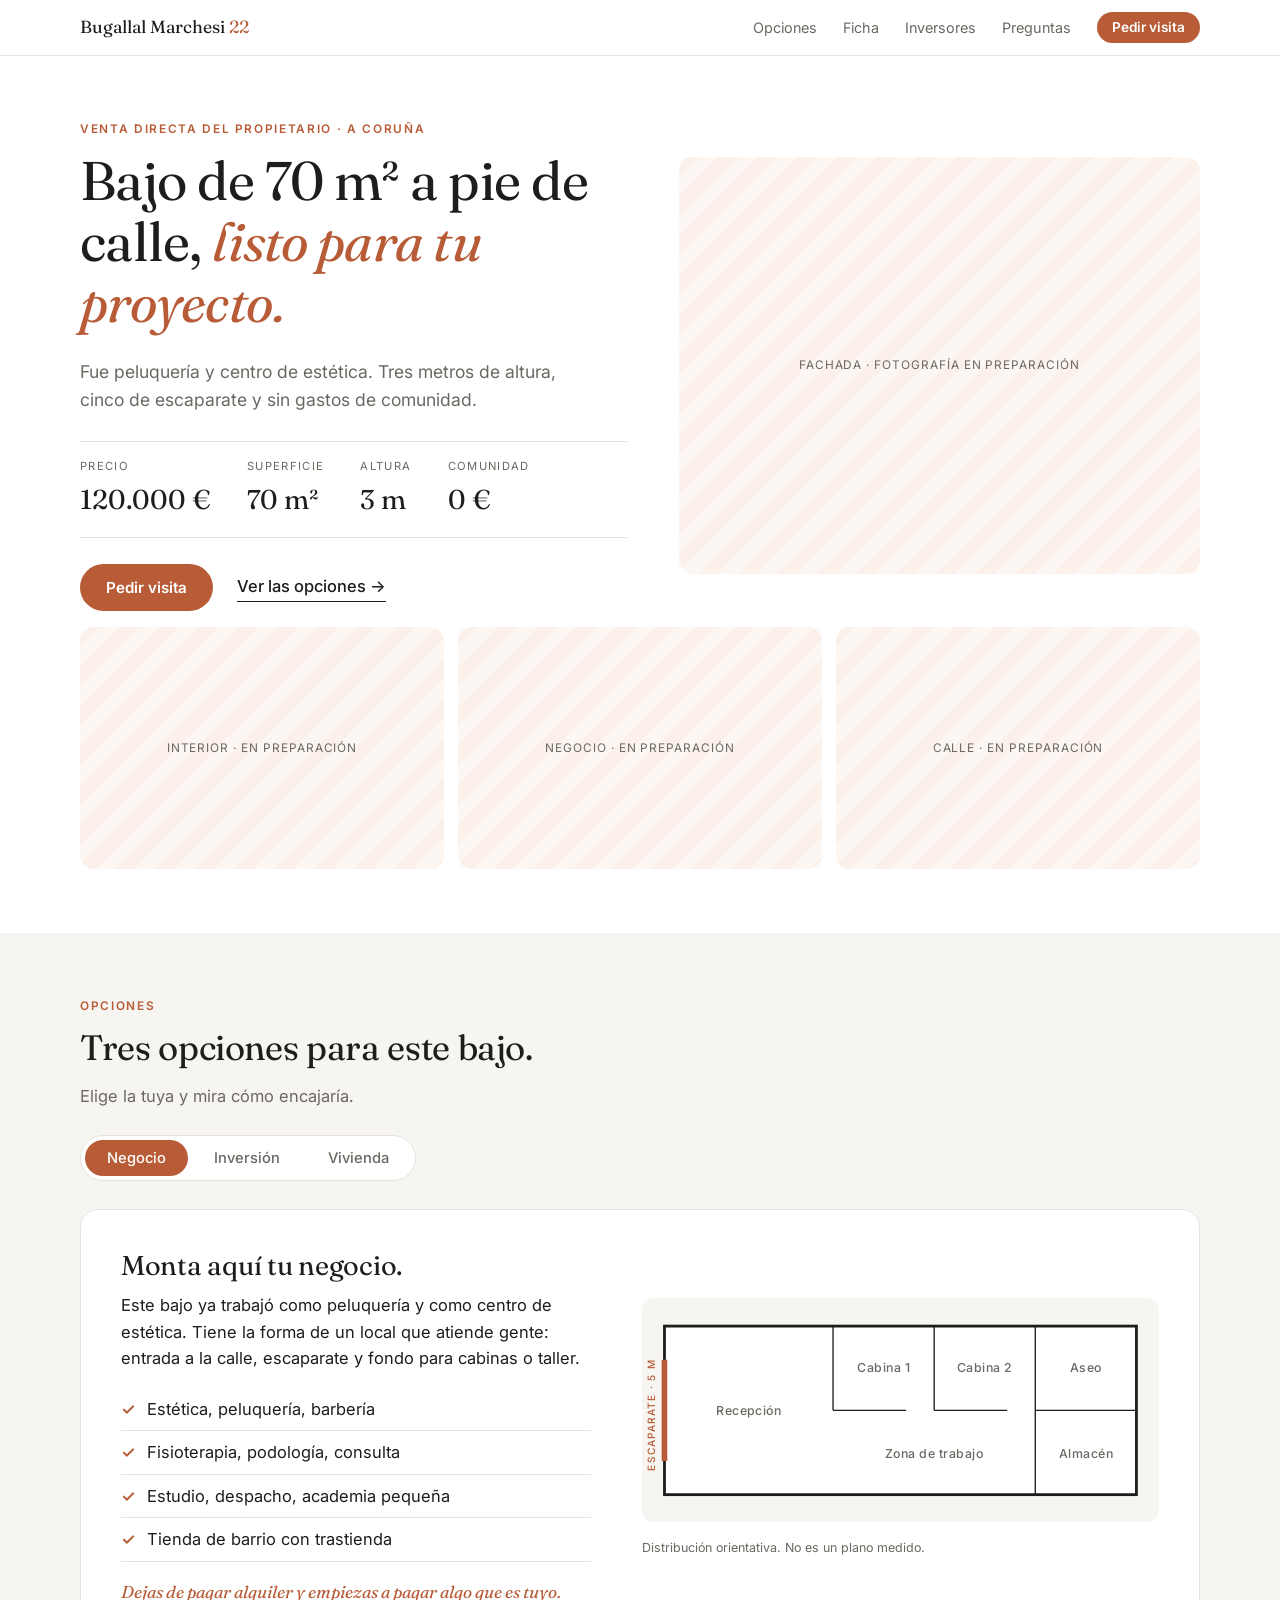
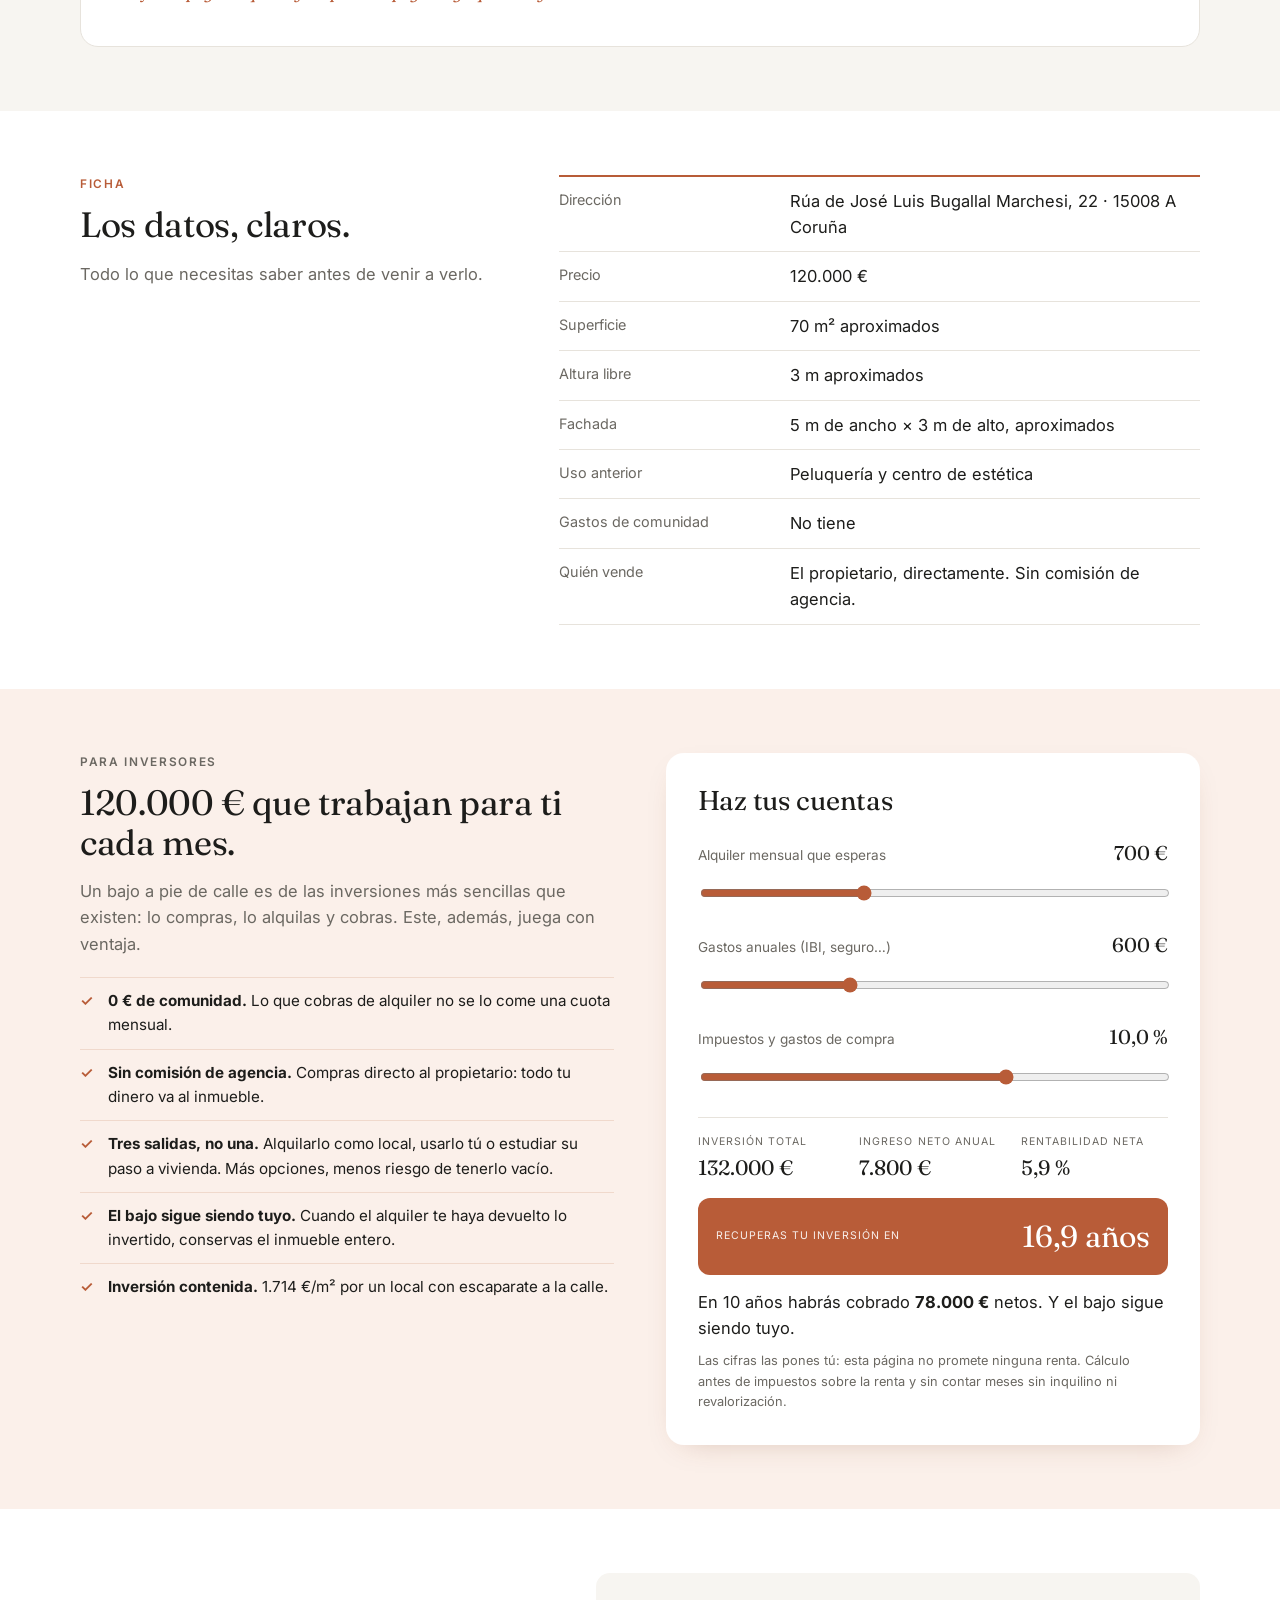
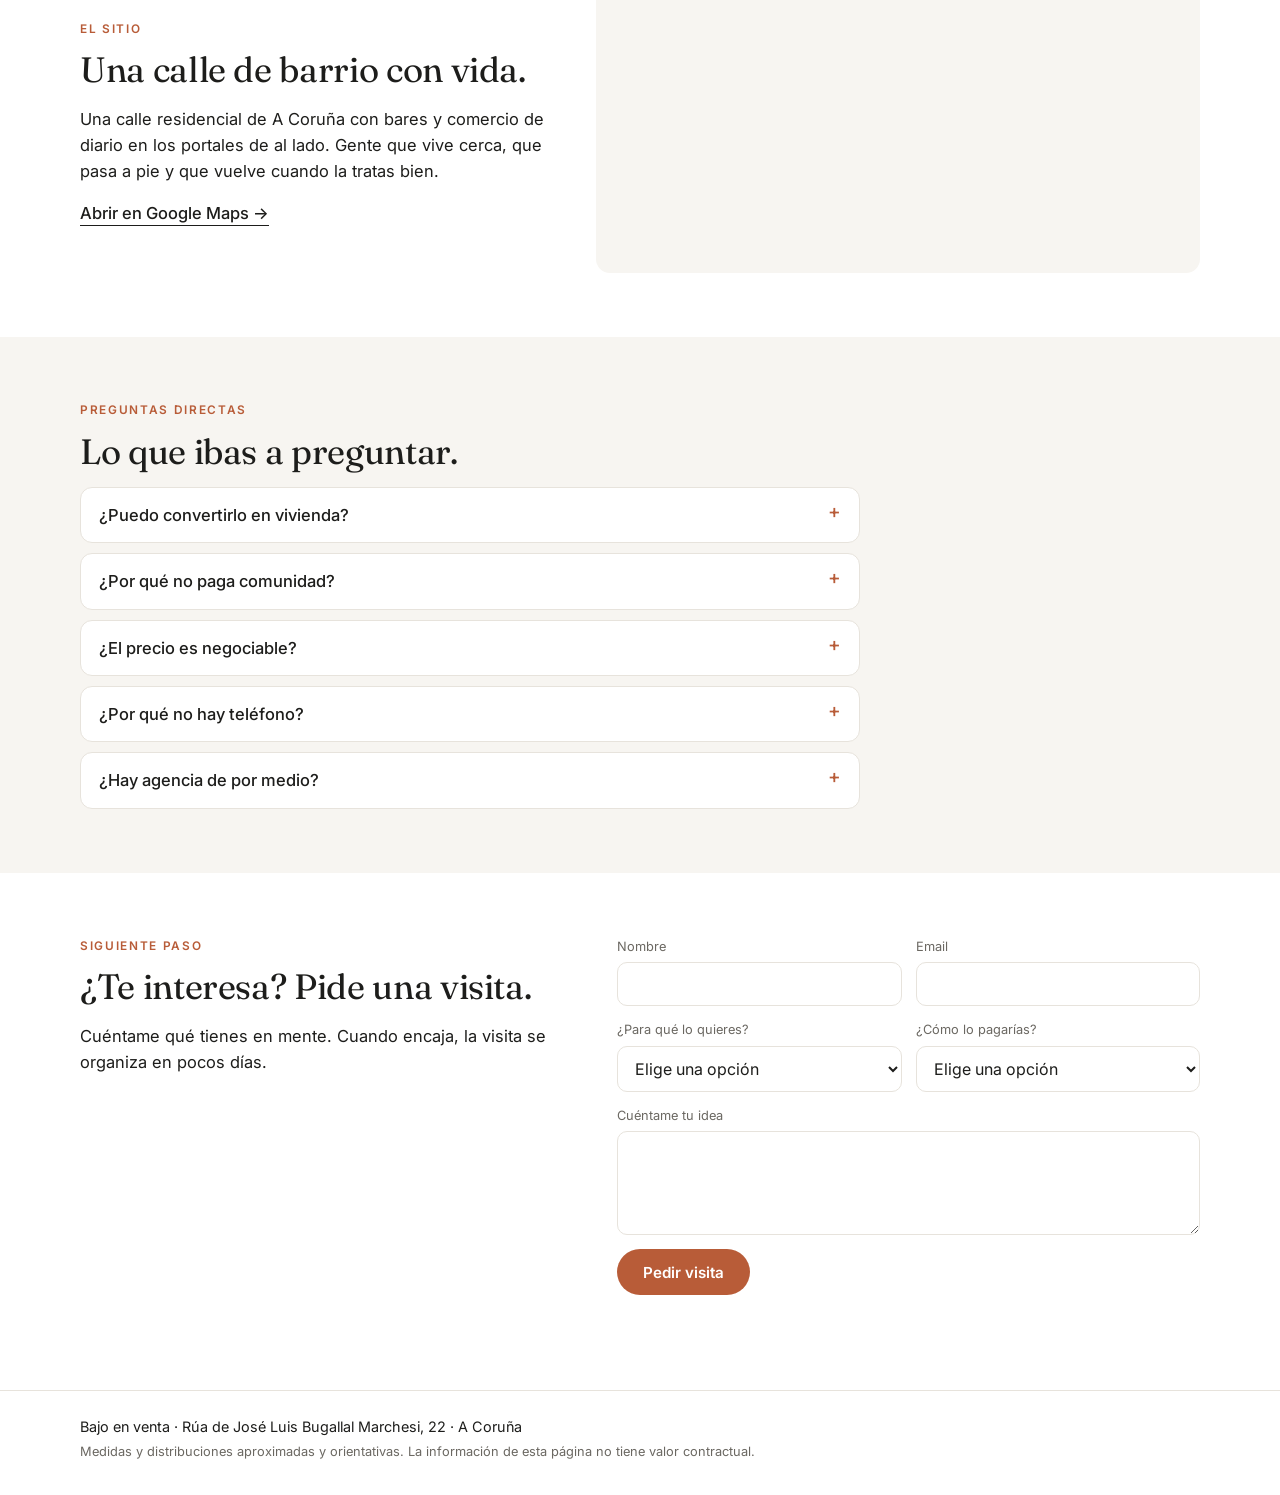
==== commit 88e62c57: "Añade imágenes de ejemplo en la portada Co-Authored-By: Claude Fable 5.2 <noreply@anthropic.com> Cla" ====
--- a/index.html
+++ b/index.html
@@ -44,13 +44,13 @@
         <a class="link" href="#futuros">Ver las opciones →</a>
       </div>
     </div>
-    <div class="ph hero-photo"><img src="img/prueba-fachada.jpg" alt="Fachada del bajo" onerror="this.remove()"><span>Fachada · fotografía en preparación</span></div>
+    <div class="ph hero-photo"><img src="https://cdn.gamma.app/69qkpmgsd3rf2vl/design-anything/yeeshGkTKRJGyEjVqM9X3/fF89Qw7L6MBuC-9Oo-o9A.jpg" alt="Fachada (imagen de ejemplo)" loading="eager" onerror="this.remove()"><span>Fachada · fotografía en preparación</span><b>Imagen de ejemplo</b></div>
   </section>
 
   <section class="photo-strip" aria-label="Fotografías">
-    <div class="ph"><span>Interior · en preparación</span></div>
-    <div class="ph"><span>Fondo · en preparación</span></div>
-    <div class="ph"><span>Calle · en preparación</span></div>
+    <div class="ph"><img src="https://cdn.gamma.app/69qkpmgsd3rf2vl/design-anything/NB7l1GMgl5FgQXNgw1mXy/lqW7Vl-VLj6CN6DOdnppL.jpg" alt="Interior (imagen de ejemplo)" onerror="this.remove()"><span>Interior · en preparación</span><b>Imagen de ejemplo</b></div>
+    <div class="ph"><img src="https://cdn.gamma.app/69qkpmgsd3rf2vl/design-anything/p0EeBNKSfowDdc2KpDkYN/UEOrLgsfkWNfQW8dTA4Q4.jpg" alt="Negocio montado (imagen de ejemplo)" onerror="this.remove()"><span>Negocio · en preparación</span><b>Imagen de ejemplo</b></div>
+    <div class="ph"><img src="https://cdn.gamma.app/69qkpmgsd3rf2vl/design-anything/zOiZ2BtaMeIJX7GHjRUbg/q0xwH8LgWZWZcSKFU3pSH.jpg" alt="Calle (imagen de ejemplo)" onerror="this.remove()"><span>Calle · en preparación</span><b>Imagen de ejemplo</b></div>
   </section>
 
   <section id="futuros" class="futures">
--- a/styles.css
+++ b/styles.css
@@ -68,6 +68,8 @@
 }
 .ph img { position: absolute; inset: 0; width: 100%; height: 100%; object-fit: cover; }
 .hero-photo { aspect-ratio: 5 / 4; }
+.ph b { position: absolute; left: 10px; bottom: 10px; z-index: 1; background: rgba(255, 255, 255, .9); color: var(--ink); font: 500 .62rem var(--sans); letter-spacing: .08em; padding: 4px 9px; border-radius: 999px; }
+.ph:not(:has(img)) b { display: none; }
 .photo-strip { display: grid; grid-template-columns: repeat(3, 1fr); gap: 14px; padding-top: 0; }
 
 /* Opciones */
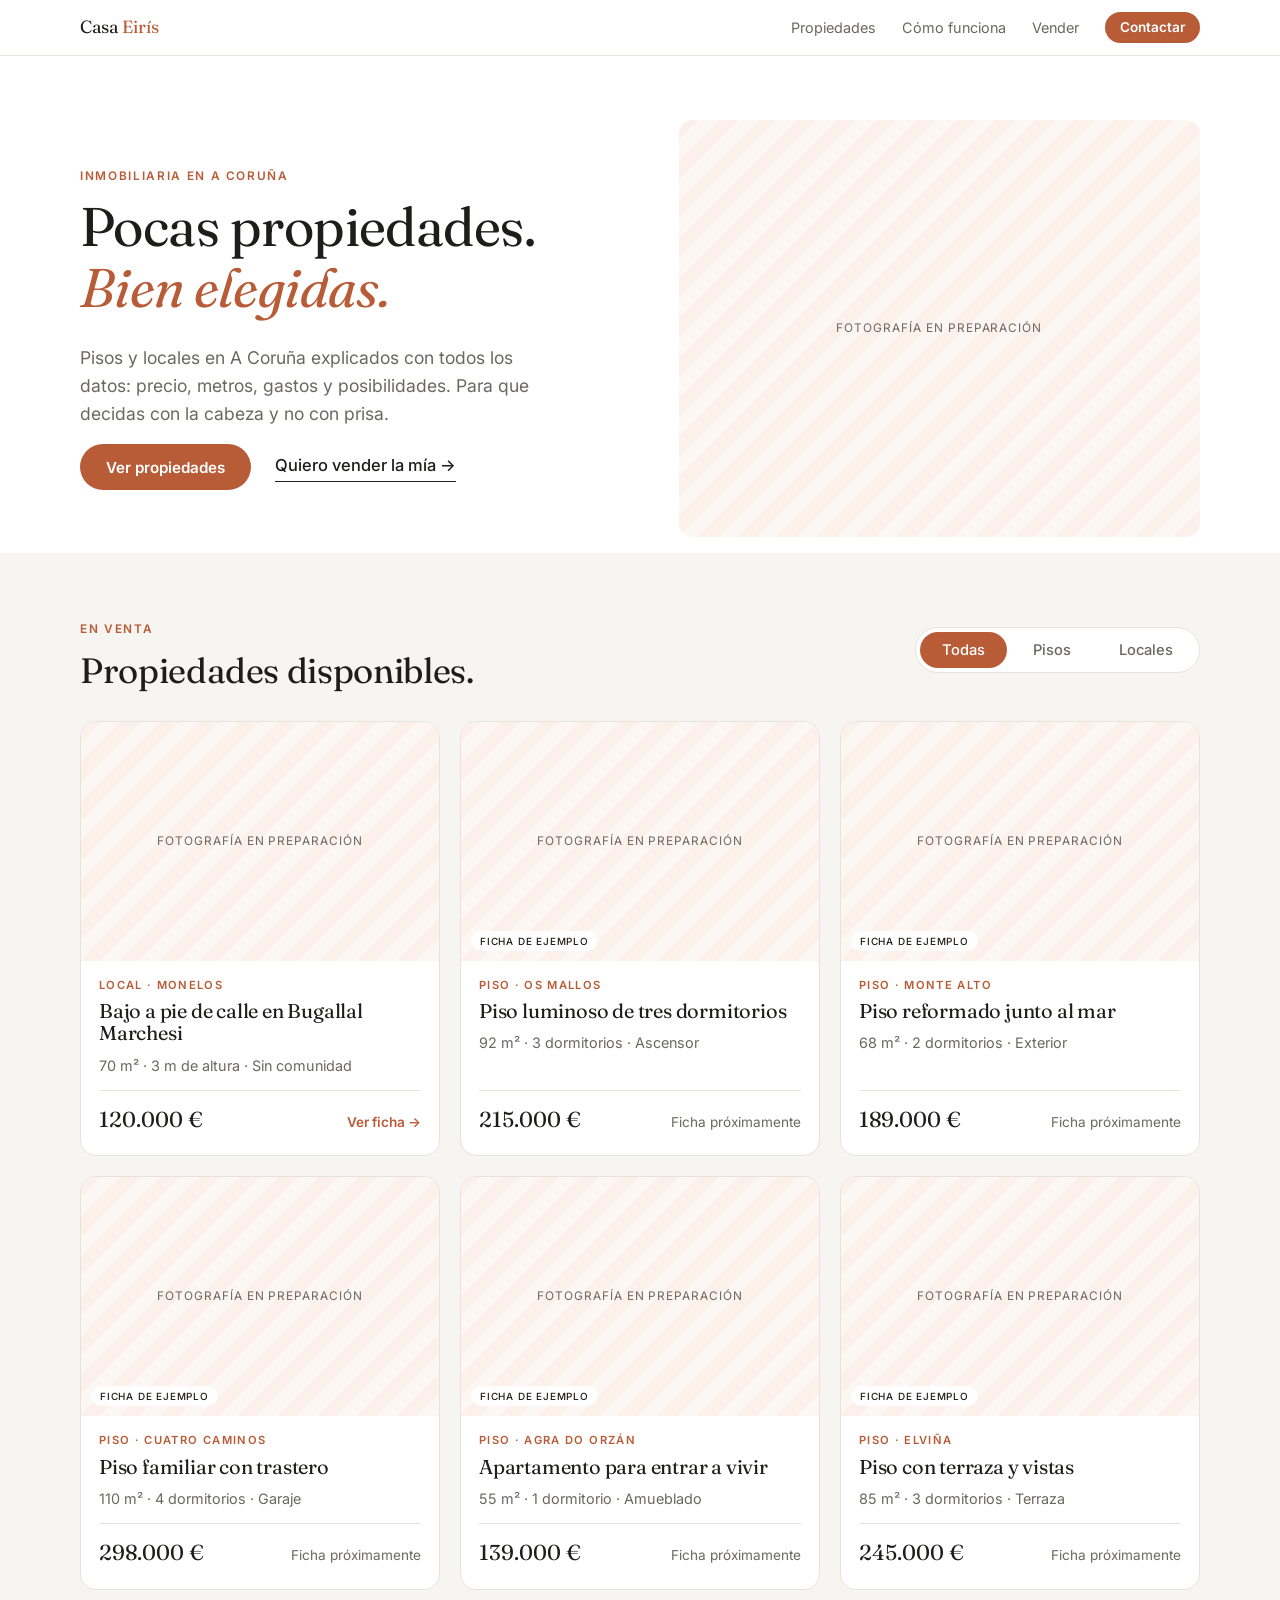
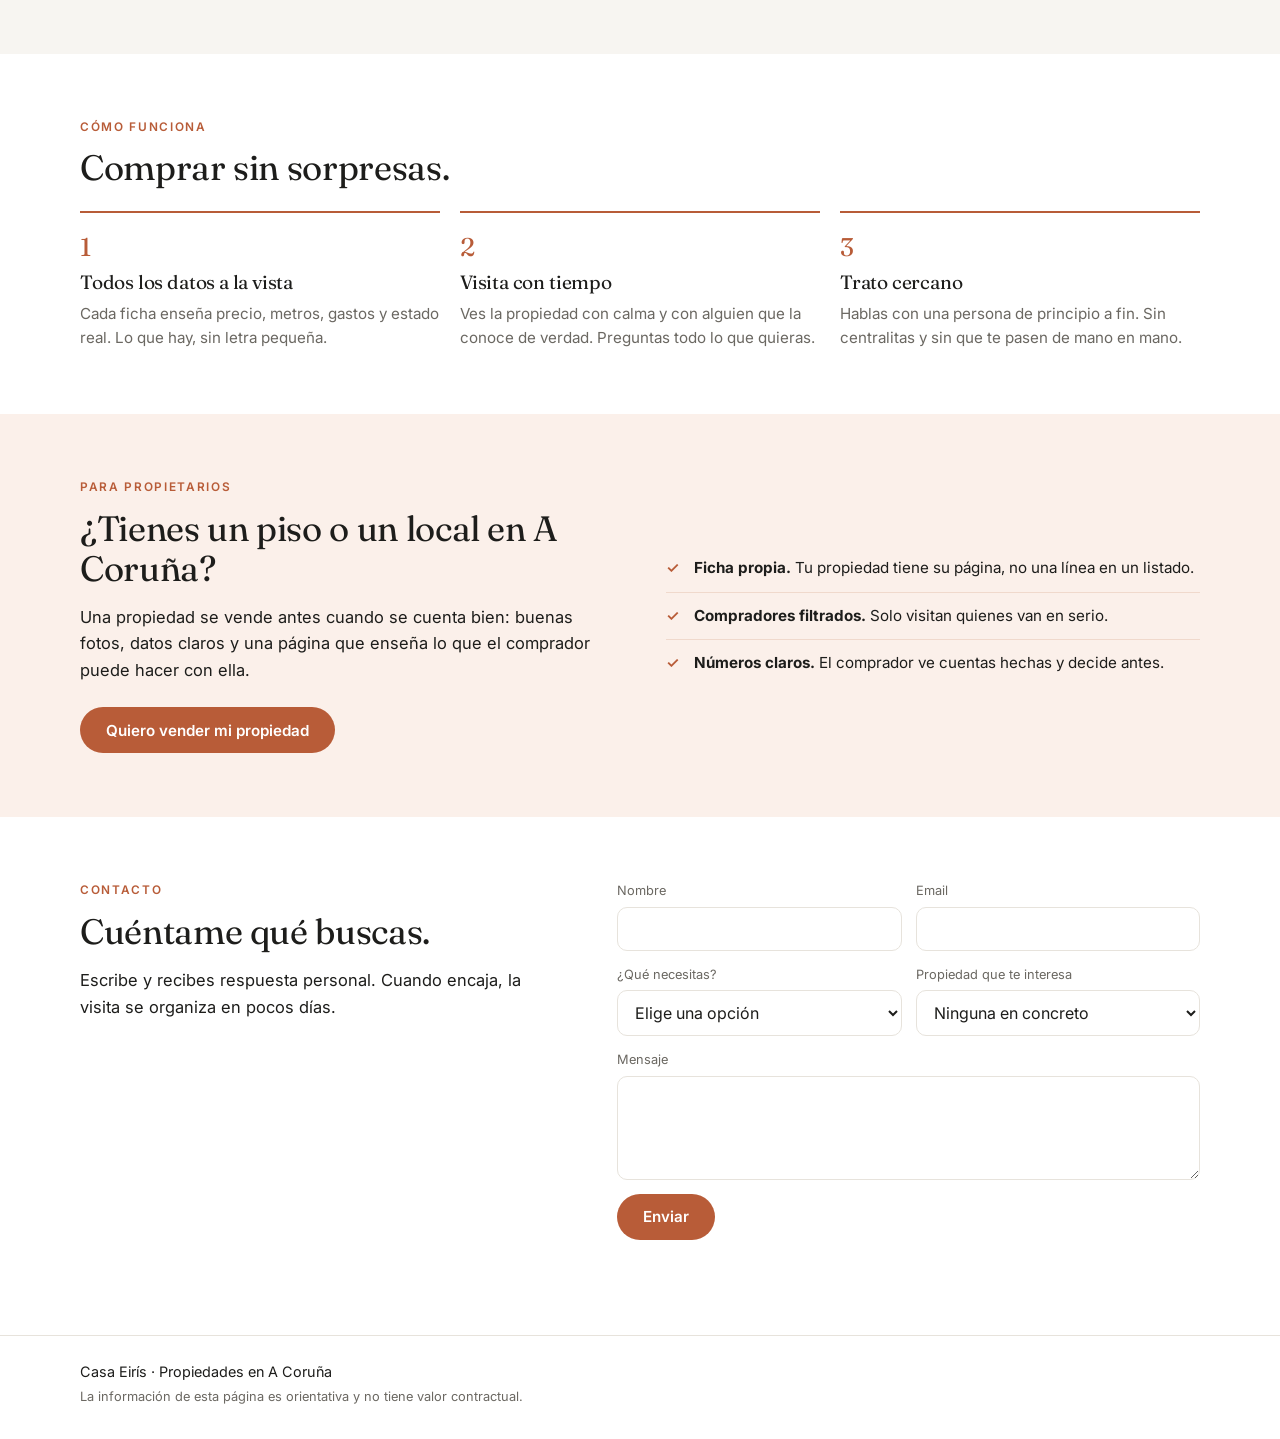
==== commit 65cd4b06: "Convierte la web en la inmobiliaria Casa Eirís Portada con listado de propiedades filtrable y la fic" ====
--- a/index.html
+++ b/index.html
@@ -3,10 +3,10 @@
 <head>
 <meta charset="utf-8">
 <meta name="viewport" content="width=device-width, initial-scale=1">
-<title>Bajo en venta · Bugallal Marchesi 22, A Coruña · 70 m²</title>
-<meta name="description" content="Bajo de 70 m² a pie de calle en A Coruña. 120.000 €. Sin gastos de comunidad. Venta directa del propietario: negocio de barrio, inversión o proyecto de loft.">
-<meta property="og:title" content="Bajo de 70 m² en venta · A Coruña">
-<meta property="og:description" content="70 m² a pie de calle. 120.000 €. Venta directa, sin comisiones.">
+<title>Casa Eirís · Propiedades en A Coruña</title>
+<meta name="description" content="Casa Eirís: pocas propiedades en A Coruña, bien elegidas y explicadas con todos los datos. Pisos y locales en venta.">
+<meta property="og:title" content="Casa Eirís · Propiedades en A Coruña">
+<meta property="og:description" content="Pocas propiedades, bien elegidas y explicadas con todos los datos.">
 <meta property="og:type" content="website">
 <link rel="preconnect" href="https://fonts.googleapis.com">
 <link rel="preconnect" href="https://fonts.gstatic.com" crossorigin>
@@ -16,13 +16,12 @@
 <body>
 
 <header class="top">
-  <a class="brand" href="#inicio">Bugallal Marchesi <span>22</span></a>
+  <a class="brand" href="#inicio">Casa <span>Eirís</span></a>
   <nav>
-    <a href="#futuros">Opciones</a>
-    <a href="#ficha">Ficha</a>
-    <a href="#numeros">Inversores</a>
-    <a href="#preguntas">Preguntas</a>
-    <a class="btn btn-small" href="#contacto">Pedir visita</a>
+    <a href="#propiedades">Propiedades</a>
+    <a href="#como">Cómo funciona</a>
+    <a href="#vender">Vender</a>
+    <a class="btn btn-small" href="#contacto">Contactar</a>
   </nav>
 </header>
 
@@ -30,249 +29,81 @@
 
   <section class="hero">
     <div class="hero-text">
-      <p class="eyebrow">Venta directa del propietario · A Coruña</p>
-      <h1>Bajo de 70 m² a pie de calle, <em>listo para tu proyecto.</em></h1>
-      <p class="lead">Fue peluquería y centro de estética. Tres metros de altura, cinco de escaparate y sin gastos de comunidad.</p>
-      <dl class="facts">
-        <div><dt>Precio</dt><dd>120.000 €</dd></div>
-        <div><dt>Superficie</dt><dd>70 m²</dd></div>
-        <div><dt>Altura</dt><dd>3 m</dd></div>
-        <div><dt>Comunidad</dt><dd>0 €</dd></div>
-      </dl>
+      <p class="eyebrow">Inmobiliaria en A Coruña</p>
+      <h1>Pocas propiedades. <em>Bien elegidas.</em></h1>
+      <p class="lead">Pisos y locales en A Coruña explicados con todos los datos: precio, metros, gastos y posibilidades. Para que decidas con la cabeza y no con prisa.</p>
       <div class="hero-cta">
-        <a class="btn" href="#contacto">Pedir visita</a>
-        <a class="link" href="#futuros">Ver las opciones →</a>
+        <a class="btn" href="#propiedades">Ver propiedades</a>
+        <a class="link" href="#vender">Quiero vender la mía →</a>
       </div>
     </div>
-    <div class="ph hero-photo"><img src="https://cdn.gamma.app/69qkpmgsd3rf2vl/design-anything/yeeshGkTKRJGyEjVqM9X3/fF89Qw7L6MBuC-9Oo-o9A.jpg" alt="Fachada (imagen de ejemplo)" loading="eager" onerror="this.remove()"><span>Fachada · fotografía en preparación</span><b>Imagen de ejemplo</b></div>
+    <div class="ph hero-photo"><img src="https://cdn.gamma.app/69qkpmgsd3rf2vl/design-anything/p0EeBNKSfowDdc2KpDkYN/UEOrLgsfkWNfQW8dTA4Q4.jpg" alt="Interior (imagen de ejemplo)" onerror="this.remove()"><span>Fotografía en preparación</span><b>Imagen de ejemplo</b></div>
   </section>
 
-  <section class="photo-strip" aria-label="Fotografías">
-    <div class="ph"><img src="https://cdn.gamma.app/69qkpmgsd3rf2vl/design-anything/NB7l1GMgl5FgQXNgw1mXy/lqW7Vl-VLj6CN6DOdnppL.jpg" alt="Interior (imagen de ejemplo)" onerror="this.remove()"><span>Interior · en preparación</span><b>Imagen de ejemplo</b></div>
-    <div class="ph"><img src="https://cdn.gamma.app/69qkpmgsd3rf2vl/design-anything/p0EeBNKSfowDdc2KpDkYN/UEOrLgsfkWNfQW8dTA4Q4.jpg" alt="Negocio montado (imagen de ejemplo)" onerror="this.remove()"><span>Negocio · en preparación</span><b>Imagen de ejemplo</b></div>
-    <div class="ph"><img src="https://cdn.gamma.app/69qkpmgsd3rf2vl/design-anything/zOiZ2BtaMeIJX7GHjRUbg/q0xwH8LgWZWZcSKFU3pSH.jpg" alt="Calle (imagen de ejemplo)" onerror="this.remove()"><span>Calle · en preparación</span><b>Imagen de ejemplo</b></div>
+  <section id="propiedades" class="listing">
+    <div class="listing-head">
+      <div>
+        <p class="eyebrow">En venta</p>
+        <h2>Propiedades disponibles.</h2>
+      </div>
+      <div class="tabs" role="tablist">
+        <button role="tab" aria-selected="true" data-filter="Todas">Todas</button>
+        <button role="tab" aria-selected="false" data-filter="Piso">Pisos</button>
+        <button role="tab" aria-selected="false" data-filter="Local">Locales</button>
+      </div>
+    </div>
+    <div id="grid" class="grid"></div>
   </section>
 
-  <section id="futuros" class="futures">
-    <p class="eyebrow">Opciones</p>
-    <h2>Tres opciones para este bajo.</h2>
-    <p class="sub">Elige la tuya y mira cómo encajaría.</p>
-    <div class="tabs" role="tablist">
-      <button role="tab" aria-selected="true" data-tab="negocio">Negocio</button>
-      <button role="tab" aria-selected="false" data-tab="inversion">Inversión</button>
-      <button role="tab" aria-selected="false" data-tab="loft">Vivienda</button>
-    </div>
-
-    <article class="future is-active" data-panel="negocio">
-      <div class="future-text">
-        <h3>Monta aquí tu negocio.</h3>
-        <p>Este bajo ya trabajó como peluquería y como centro de estética. Tiene la forma de un local que atiende gente: entrada a la calle, escaparate y fondo para cabinas o taller.</p>
-        <ul class="checks">
-          <li>Estética, peluquería, barbería</li>
-          <li>Fisioterapia, podología, consulta</li>
-          <li>Estudio, despacho, academia pequeña</li>
-          <li>Tienda de barrio con trastienda</li>
-        </ul>
-        <p class="note">Dejas de pagar alquiler y empiezas a pagar algo que es tuyo.</p>
-      </div>
-      <figure class="plan">
-        <svg viewBox="0 0 460 200" role="img" aria-label="Distribución orientativa como negocio">
-          <rect x="20" y="25" width="420" height="150" class="wall"/>
-          <line x1="20" y1="55" x2="20" y2="145" class="glass"/>
-          <line x1="170" y1="25" x2="170" y2="100" class="part"/>
-          <line x1="260" y1="25" x2="260" y2="100" class="part"/>
-          <line x1="350" y1="25" x2="350" y2="175" class="part"/>
-          <line x1="170" y1="100" x2="235" y2="100" class="part"/>
-          <line x1="260" y1="100" x2="325" y2="100" class="part"/>
-          <line x1="350" y1="100" x2="440" y2="100" class="part"/>
-          <text x="95" y="104">Recepción</text>
-          <text x="215" y="66">Cabina 1</text>
-          <text x="305" y="66">Cabina 2</text>
-          <text x="260" y="142">Zona de trabajo</text>
-          <text x="395" y="66">Aseo</text>
-          <text x="395" y="142">Almacén</text>
-          <text x="12" y="104" class="side" transform="rotate(-90 12 104)">Escaparate · 5 m</text>
-        </svg>
-        <figcaption>Distribución orientativa. No es un plano medido.</figcaption>
-      </figure>
-    </article>
-
-    <article class="future" data-panel="inversion" hidden>
-      <div class="future-text">
-        <h3>Cómpralo y alquílalo.</h3>
-        <p>Un local diáfano, a pie de calle y sin cuota de comunidad es un activo sencillo de alquilar y barato de mantener. Menos gastos fijos significa más renta limpia para ti.</p>
-        <ul class="checks">
-          <li>Sin gastos de comunidad</li>
-          <li>Planta diáfana: se adapta a casi cualquier inquilino</li>
-          <li>Historial de actividad comercial</li>
-        </ul>
-        <p class="note"><a href="#numeros">Calcula en cuánto tiempo recuperas la inversión →</a></p>
-      </div>
-      <figure class="plan">
-        <svg viewBox="0 0 460 200" role="img" aria-label="Distribución orientativa como local diáfano">
-          <rect x="20" y="25" width="420" height="150" class="wall"/>
-          <line x1="20" y1="55" x2="20" y2="145" class="glass"/>
-          <line x1="380" y1="25" x2="380" y2="90" class="part"/>
-          <line x1="380" y1="90" x2="440" y2="90" class="part"/>
-          <text x="200" y="104">Planta diáfana</text>
-          <text x="410" y="62">Aseo</text>
-          <text x="12" y="104" class="side" transform="rotate(-90 12 104)">Escaparate · 5 m</text>
-        </svg>
-        <figcaption>Distribución orientativa. No es un plano medido.</figcaption>
-      </figure>
-    </article>
-
-    <article class="future" data-panel="loft" hidden>
-      <div class="future-text">
-        <h3>Conviértelo en vivienda.</h3>
-        <p>Tres metros de techo y planta libre: la base de un loft. En A Coruña cada vez más bajos se convierten en vivienda, y la normativa gallega lo facilita desde 2025.</p>
-        <ul class="checks">
-          <li>Techos de 3 m</li>
-          <li>Entrada independiente desde la calle</li>
-          <li>Planta libre para diseñar a tu medida</li>
-        </ul>
-        <p class="note warn"><strong>Con honestidad:</strong> el cambio de uso a vivienda necesita licencia municipal y un proyecto técnico que confirme luz, ventilación y habitabilidad. Hoy es una posibilidad a estudiar, no una promesa.</p>
-      </div>
-      <figure class="plan">
-        <svg viewBox="0 0 460 200" role="img" aria-label="Distribución orientativa como loft">
-          <rect x="20" y="25" width="420" height="150" class="wall"/>
-          <line x1="20" y1="55" x2="20" y2="145" class="glass"/>
-          <line x1="250" y1="25" x2="250" y2="95" class="part"/>
-          <line x1="320" y1="25" x2="320" y2="95" class="part"/>
-          <line x1="250" y1="95" x2="320" y2="95" class="part"/>
-          <line x1="320" y1="130" x2="320" y2="175" class="part dashed"/>
-          <text x="95" y="104">Salón</text>
-          <text x="200" y="150">Cocina</text>
-          <text x="285" y="64">Baño</text>
-          <text x="382" y="104">Dormitorio</text>
-          <text x="12" y="104" class="side" transform="rotate(-90 12 104)">Luz natural · 5 m</text>
-        </svg>
-        <figcaption>Distribución orientativa. Sujeta a proyecto y licencia.</figcaption>
-      </figure>
-    </article>
-  </section>
-
-  <section id="ficha" class="sheet">
-    <div class="sheet-head">
-      <p class="eyebrow">Ficha</p>
-      <h2>Los datos, claros.</h2>
-      <p>Todo lo que necesitas saber antes de venir a verlo.</p>
-    </div>
-    <table>
-      <tbody>
-        <tr><th>Dirección</th><td>Rúa de José Luis Bugallal Marchesi, 22 · 15008 A Coruña</td></tr>
-        <tr><th>Precio</th><td>120.000 €</td></tr>
-        <tr><th>Superficie</th><td>70 m² aproximados</td></tr>
-        <tr><th>Altura libre</th><td>3 m aproximados</td></tr>
-        <tr><th>Fachada</th><td>5 m de ancho × 3 m de alto, aproximados</td></tr>
-        <tr><th>Uso anterior</th><td>Peluquería y centro de estética</td></tr>
-        <tr><th>Gastos de comunidad</th><td>No tiene</td></tr>
-        <tr><th>Quién vende</th><td>El propietario, directamente. Sin comisión de agencia.</td></tr>
-      </tbody>
-    </table>
-  </section>
-
-  <section id="numeros" class="numbers">
-    <div class="numbers-text">
-      <p class="eyebrow">Para inversores</p>
-      <h2>120.000 € que trabajan para ti cada mes.</h2>
-      <p>Un bajo a pie de calle es de las inversiones más sencillas que existen: lo compras, lo alquilas y cobras. Este, además, juega con ventaja.</p>
-      <ul class="args">
-        <li><strong>0 € de comunidad.</strong> Lo que cobras de alquiler no se lo come una cuota mensual.</li>
-        <li><strong>Sin comisión de agencia.</strong> Compras directo al propietario: todo tu dinero va al inmueble.</li>
-        <li><strong>Tres salidas, no una.</strong> Alquilarlo como local, usarlo tú o estudiar su paso a vivienda. Más opciones, menos riesgo de tenerlo vacío.</li>
-        <li><strong>El bajo sigue siendo tuyo.</strong> Cuando el alquiler te haya devuelto lo invertido, conservas el inmueble entero.</li>
-        <li><strong>Inversión contenida.</strong> 1.714 €/m² por un local con escaparate a la calle.</li>
-      </ul>
-    </div>
-    <div class="calc">
-      <h3>Haz tus cuentas</h3>
-      <div class="field">
-        <label for="rent">Alquiler mensual que esperas</label><output id="rentOut"></output>
-        <input id="rent" type="range" min="300" max="1500" step="25" value="700">
-      </div>
-      <div class="field">
-        <label for="costs">Gastos anuales (IBI, seguro…)</label><output id="costsOut"></output>
-        <input id="costs" type="range" min="0" max="2000" step="50" value="600">
-      </div>
-      <div class="field">
-        <label for="fees">Impuestos y gastos de compra</label><output id="feesOut"></output>
-        <input id="fees" type="range" min="0" max="15" step="0.5" value="10">
-      </div>
-      <div class="calc-result">
-        <div><span>Inversión total</span><strong id="totalOut"></strong></div>
-        <div><span>Ingreso neto anual</span><strong id="netOut"></strong></div>
-        <div><span>Rentabilidad neta</span><strong id="yieldOut"></strong></div>
-        <div class="big"><span>Recuperas tu inversión en</span><strong id="paybackOut"></strong></div>
-      </div>
-      <p class="tenyears" id="tenOut"></p>
-      <p class="fine">Las cifras las pones tú: esta página no promete ninguna renta. Cálculo antes de impuestos sobre la renta y sin contar meses sin inquilino ni revalorización.</p>
+  <section id="como" class="how">
+    <p class="eyebrow">Cómo funciona</p>
+    <h2>Comprar sin sorpresas.</h2>
+    <div class="steps">
+      <div><b>1</b><h3>Todos los datos a la vista</h3><p>Cada ficha enseña precio, metros, gastos y estado real. Lo que hay, sin letra pequeña.</p></div>
+      <div><b>2</b><h3>Visita con tiempo</h3><p>Ves la propiedad con calma y con alguien que la conoce de verdad. Preguntas todo lo que quieras.</p></div>
+      <div><b>3</b><h3>Trato cercano</h3><p>Hablas con una persona de principio a fin. Sin centralitas y sin que te pasen de mano en mano.</p></div>
     </div>
   </section>
 
-  <section class="place">
+  <section id="vender" class="sell">
     <div>
-      <p class="eyebrow">El sitio</p>
-      <h2>Una calle de barrio con vida.</h2>
-      <p>Una calle residencial de A Coruña con bares y comercio de diario en los portales de al lado. Gente que vive cerca, que pasa a pie y que vuelve cuando la tratas bien.</p>
-      <a class="link" href="https://www.google.com/maps/search/?api=1&query=R%C3%BAa+de+Jos%C3%A9+Luis+Bugallal+Marchesi+22+A+Coru%C3%B1a" target="_blank" rel="noopener">Abrir en Google Maps →</a>
+      <p class="eyebrow">Para propietarios</p>
+      <h2>¿Tienes un piso o un local en A Coruña?</h2>
+      <p>Una propiedad se vende antes cuando se cuenta bien: buenas fotos, datos claros y una página que enseña lo que el comprador puede hacer con ella.</p>
+      <a class="btn" href="#contacto">Quiero vender mi propiedad</a>
     </div>
-    <iframe title="Mapa de la ubicación" loading="lazy" src="https://www.google.com/maps?q=R%C3%BAa+de+Jos%C3%A9+Luis+Bugallal+Marchesi+22,+15008+A+Coru%C3%B1a&output=embed"></iframe>
-  </section>
-
-  <section id="preguntas" class="faq">
-    <p class="eyebrow">Preguntas directas</p>
-    <h2>Lo que ibas a preguntar.</h2>
-    <details>
-      <summary>¿Puedo convertirlo en vivienda?</summary>
-      <p>Es posible que sí, pero hoy no está confirmado. Galicia permite desde 2025 transformar bajos en vivienda sin modificar el plan urbanístico cuando están en edificio residencial y cumplen las normas de habitabilidad. Hace falta proyecto técnico y licencia del Ayuntamiento. Consulta con tu arquitecto antes de decidir.</p>
-    </details>
-    <details>
-      <summary>¿Por qué no paga comunidad?</summary>
-      <p>El bajo no participa en los gastos comunes del edificio. Puedes comprobarlo en la documentación registral antes de firmar nada.</p>
-    </details>
-    <details>
-      <summary>¿El precio es negociable?</summary>
-      <p>El precio es 120.000 €. Las ofertas serias, con financiación resuelta, se escuchan.</p>
-    </details>
-    <details>
-      <summary>¿Por qué no hay teléfono?</summary>
-      <p>Porque vende el propietario, no una centralita. Escribes, cuentas qué buscas y recibes respuesta personal. La visita se concierta después.</p>
-    </details>
-    <details>
-      <summary>¿Hay agencia de por medio?</summary>
-      <p>No. Trato directo con el propietario y cero comisiones.</p>
-    </details>
+    <ul class="args">
+      <li><strong>Ficha propia.</strong> Tu propiedad tiene su página, no una línea en un listado.</li>
+      <li><strong>Compradores filtrados.</strong> Solo visitan quienes van en serio.</li>
+      <li><strong>Números claros.</strong> El comprador ve cuentas hechas y decide antes.</li>
+    </ul>
   </section>
 
   <section id="contacto" class="contact">
     <div>
-      <p class="eyebrow">Siguiente paso</p>
-      <h2>¿Te interesa? Pide una visita.</h2>
-      <p>Cuéntame qué tienes en mente. Cuando encaja, la visita se organiza en pocos días.</p>
+      <p class="eyebrow">Contacto</p>
+      <h2>Cuéntame qué buscas.</h2>
+      <p>Escribe y recibes respuesta personal. Cuando encaja, la visita se organiza en pocos días.</p>
     </div>
-    <form id="form" novalidate>
-      <label>Nombre<input name="nombre" required autocomplete="name"></label>
-      <label>Email<input name="email" type="email" required autocomplete="email"></label>
-      <label>¿Para qué lo quieres?
-        <select name="interes" required>
+    <form id="form" novalidate data-subject="Contacto desde la web de Casa Eirís">
+      <label>Nombre<input name="Nombre" required autocomplete="name"></label>
+      <label>Email<input name="Email" type="email" required autocomplete="email"></label>
+      <label>¿Qué necesitas?
+        <select name="Motivo" required>
           <option value="">Elige una opción</option>
-          <option>Montar mi negocio</option>
-          <option>Invertir y alquilar</option>
-          <option>Convertirlo en vivienda</option>
-          <option>Otra idea</option>
+          <option>Comprar para vivir</option>
+          <option>Comprar para invertir</option>
+          <option>Montar un negocio</option>
+          <option>Vender mi propiedad</option>
         </select>
       </label>
-      <label>¿Cómo lo pagarías?
-        <select name="pago" required>
-          <option value="">Elige una opción</option>
-          <option>Al contado</option>
-          <option>Con hipoteca ya estudiada</option>
-          <option>Aún tengo que mirarlo</option>
+      <label>Propiedad que te interesa
+        <select name="Propiedad" id="propiedad">
+          <option value="">Ninguna en concreto</option>
         </select>
       </label>
-      <label class="full">Cuéntame tu idea<textarea name="mensaje" rows="4"></textarea></label>
-      <button class="btn full" type="submit">Pedir visita</button>
+      <label class="full">Mensaje<textarea name="Mensaje" rows="4"></textarea></label>
+      <button class="btn full" type="submit">Enviar</button>
       <p id="formMsg" class="fine full" role="status"></p>
     </form>
   </section>
@@ -280,10 +111,11 @@
 </main>
 
 <footer>
-  <p>Bajo en venta · Rúa de José Luis Bugallal Marchesi, 22 · A Coruña</p>
-  <p class="fine">Medidas y distribuciones aproximadas y orientativas. La información de esta página no tiene valor contractual.</p>
+  <p>Casa Eirís · Propiedades en A Coruña</p>
+  <p class="fine">La información de esta página es orientativa y no tiene valor contractual.</p>
 </footer>
 
+<script src="propiedades.js"></script>
 <script src="script.js"></script>
 </body>
 </html>
--- a/styles.css
+++ b/styles.css
@@ -69,8 +69,40 @@
 .ph img { position: absolute; inset: 0; width: 100%; height: 100%; object-fit: cover; }
 .hero-photo { aspect-ratio: 5 / 4; }
 .ph b { position: absolute; left: 10px; bottom: 10px; z-index: 1; background: rgba(255, 255, 255, .9); color: var(--ink); font: 500 .62rem var(--sans); letter-spacing: .08em; padding: 4px 9px; border-radius: 999px; }
-.ph:not(:has(img)) b { display: none; }
+.ph:not(:has(img)) b:not(.keep) { display: none; }
 .photo-strip { display: grid; grid-template-columns: repeat(3, 1fr); gap: 14px; padding-top: 0; }
+
+/* Portada de la inmobiliaria */
+.listing { background: var(--tint); }
+.listing-head { display: flex; justify-content: space-between; align-items: end; flex-wrap: wrap; gap: 8px 24px; }
+.listing-head h2 { margin-bottom: .3em; }
+.listing-head { margin-bottom: 20px; }
+.grid { display: grid; grid-template-columns: repeat(3, 1fr); gap: 20px; }
+.card { background: #fff; border: 1px solid var(--line); border-radius: 16px; overflow: hidden; text-decoration: none; display: flex; flex-direction: column; transition: transform .2s, box-shadow .2s; }
+.card[hidden] { display: none; }
+a.card:hover { transform: translateY(-3px); box-shadow: 0 16px 34px -22px rgba(120, 60, 30, .45); }
+.card .ph { border-radius: 0; }
+.card-body { padding: 16px 18px 18px; display: flex; flex-direction: column; flex: 1; }
+.card-zone { font-size: .7rem; font-weight: 600; letter-spacing: .12em; text-transform: uppercase; color: var(--accent); margin-bottom: .5em; }
+.card h3 { font-size: 1.25rem; }
+.card-data { color: var(--muted); font-size: .9rem; }
+.card-foot { display: flex; justify-content: space-between; align-items: baseline; margin: auto 0 0; padding-top: 12px; border-top: 1px solid var(--line); }
+.card-foot strong { font-family: var(--serif); font-size: 1.35rem; font-weight: 400; }
+.card-foot span { font-size: .85rem; color: var(--muted); }
+a.card .card-foot span { color: var(--accent); font-weight: 600; }
+.steps { display: grid; grid-template-columns: repeat(3, 1fr); gap: 20px; margin-top: 1.4em; }
+.steps > div { border-top: 2px solid var(--accent); padding-top: 14px; }
+.steps b { font-family: var(--serif); font-size: 1.6rem; font-weight: 400; color: var(--accent); }
+.steps h3 { font-size: 1.2rem; margin-top: .2em; }
+.steps p { color: var(--muted); font-size: .95rem; margin: 0; }
+.sell { display: grid; grid-template-columns: 1fr 1fr; gap: clamp(24px, 4vw, 56px); align-items: center; background: var(--accent-soft); }
+.sell .btn { margin-top: .6em; }
+.sell .args { margin: 0; }
+.sell .args li:first-child { border-top: 0; }
+@media (max-width: 820px) {
+  .grid, .steps, .sell { grid-template-columns: 1fr; }
+}
+@media (min-width: 821px) and (max-width: 1040px) { .grid { grid-template-columns: 1fr 1fr; } }
 
 /* Opciones */
 .futures { background: var(--tint); }
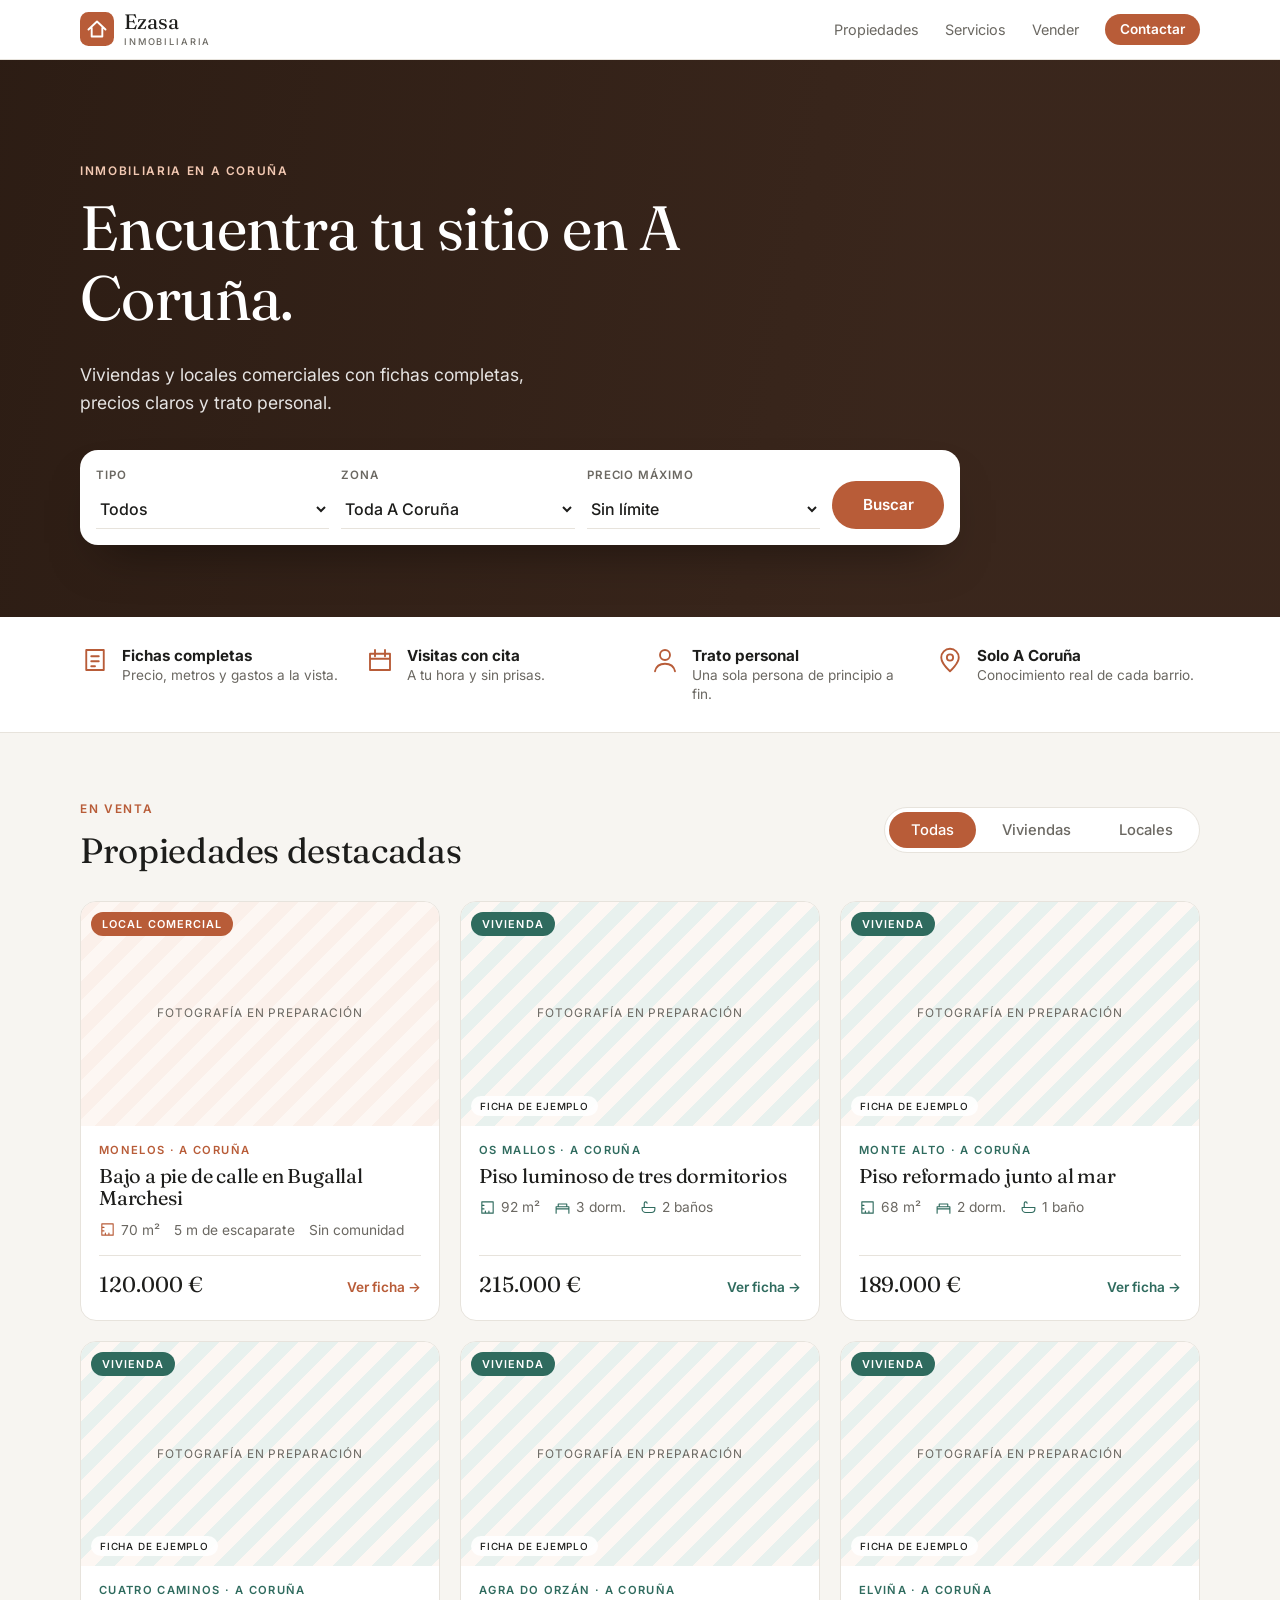
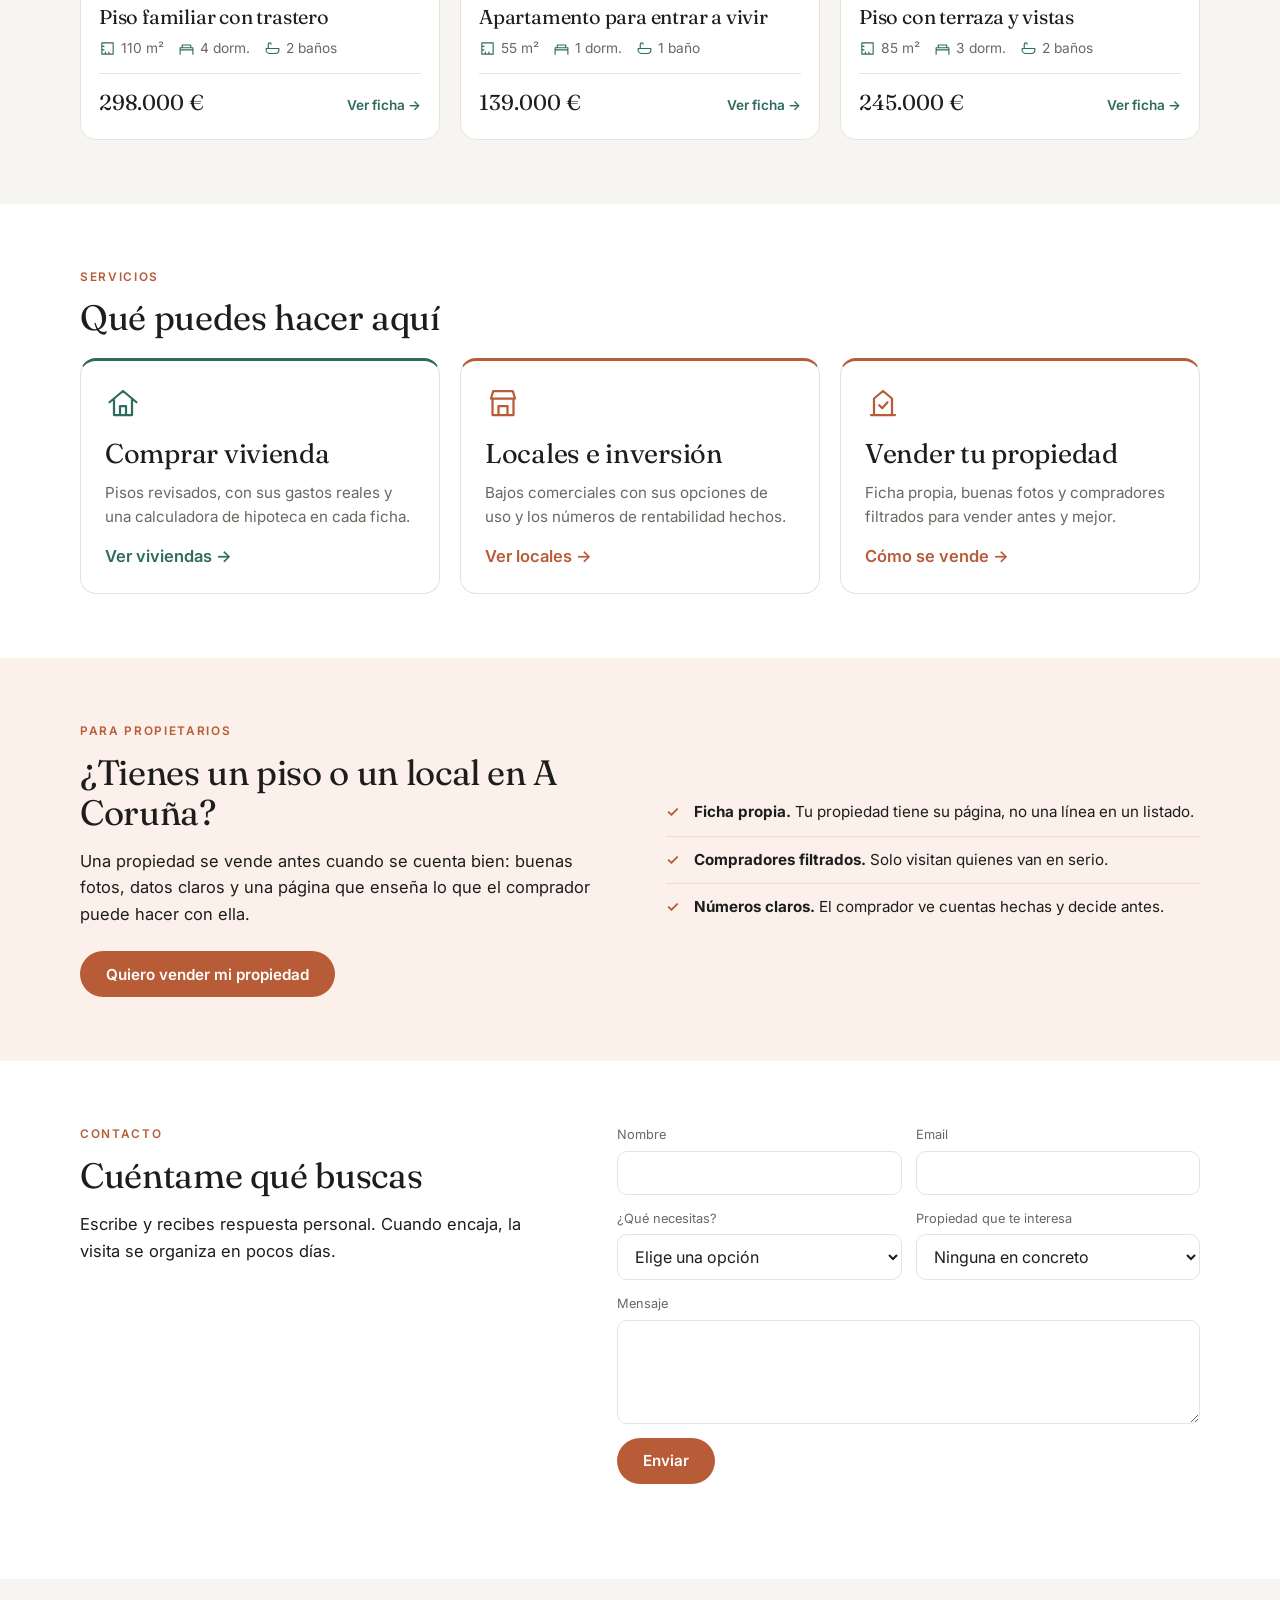
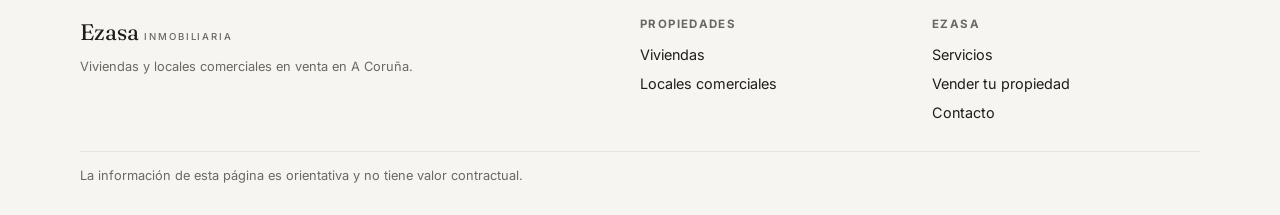
==== commit dcd7a771: "Rediseña la portada como Ezasa Inmobiliaria y diferencia locales y viviendas Buscador, distintivos p" ====
--- a/index.html
+++ b/index.html
@@ -3,10 +3,10 @@
 <head>
 <meta charset="utf-8">
 <meta name="viewport" content="width=device-width, initial-scale=1">
-<title>Casa Eirís · Propiedades en A Coruña</title>
-<meta name="description" content="Casa Eirís: pocas propiedades en A Coruña, bien elegidas y explicadas con todos los datos. Pisos y locales en venta.">
-<meta property="og:title" content="Casa Eirís · Propiedades en A Coruña">
-<meta property="og:description" content="Pocas propiedades, bien elegidas y explicadas con todos los datos.">
+<title>Ezasa Inmobiliaria · Pisos y locales en A Coruña</title>
+<meta name="description" content="Ezasa Inmobiliaria: viviendas y locales comerciales en venta en A Coruña, con fichas completas y trato personal.">
+<meta property="og:title" content="Ezasa Inmobiliaria · A Coruña">
+<meta property="og:description" content="Viviendas y locales comerciales en venta en A Coruña.">
 <meta property="og:type" content="website">
 <link rel="preconnect" href="https://fonts.googleapis.com">
 <link rel="preconnect" href="https://fonts.gstatic.com" crossorigin>
@@ -16,10 +16,10 @@
 <body>
 
 <header class="top">
-  <a class="brand" href="#inicio">Casa <span>Eirís</span></a>
+  <a class="brand" href="#inicio"><svg viewBox="0 0 32 32" aria-hidden="true"><rect width="32" height="32" rx="8"/><path d="M8 16.5 16 9l8 7.5M11 15v8h10v-8"/></svg><span>Ezasa<small>Inmobiliaria</small></span></a>
   <nav>
     <a href="#propiedades">Propiedades</a>
-    <a href="#como">Cómo funciona</a>
+    <a href="#servicios">Servicios</a>
     <a href="#vender">Vender</a>
     <a class="btn btn-small" href="#contacto">Contactar</a>
   </nav>
@@ -27,41 +27,79 @@
 
 <main id="inicio">
 
-  <section class="hero">
-    <div class="hero-text">
-      <p class="eyebrow">Inmobiliaria en A Coruña</p>
-      <h1>Pocas propiedades. <em>Bien elegidas.</em></h1>
-      <p class="lead">Pisos y locales en A Coruña explicados con todos los datos: precio, metros, gastos y posibilidades. Para que decidas con la cabeza y no con prisa.</p>
-      <div class="hero-cta">
-        <a class="btn" href="#propiedades">Ver propiedades</a>
-        <a class="link" href="#vender">Quiero vender la mía →</a>
-      </div>
-    </div>
-    <div class="ph hero-photo"><img src="https://cdn.gamma.app/69qkpmgsd3rf2vl/design-anything/p0EeBNKSfowDdc2KpDkYN/UEOrLgsfkWNfQW8dTA4Q4.jpg" alt="Interior (imagen de ejemplo)" onerror="this.remove()"><span>Fotografía en preparación</span><b>Imagen de ejemplo</b></div>
+  <section class="home-hero">
+    <p class="eyebrow">Inmobiliaria en A Coruña</p>
+    <h1>Encuentra tu sitio en A Coruña.</h1>
+    <p class="lead">Viviendas y locales comerciales con fichas completas, precios claros y trato personal.</p>
+    <form class="search" id="search">
+      <label>Tipo
+        <select name="tipo">
+          <option value="">Todos</option>
+          <option value="vivienda">Vivienda</option>
+          <option value="local">Local comercial</option>
+        </select>
+      </label>
+      <label>Zona
+        <select name="zona" id="zonas"><option value="">Toda A Coruña</option></select>
+      </label>
+      <label>Precio máximo
+        <select name="max">
+          <option value="">Sin límite</option>
+          <option value="150000">150.000 €</option>
+          <option value="200000">200.000 €</option>
+          <option value="250000">250.000 €</option>
+          <option value="300000">300.000 €</option>
+        </select>
+      </label>
+      <button class="btn" type="submit">Buscar</button>
+    </form>
+  </section>
+
+  <section class="trust" aria-label="Ventajas">
+    <div><svg viewBox="0 0 24 24"><path d="M5 4h14v16H5zM9 9h6M9 13h6M9 17h3"/></svg><p><strong>Fichas completas</strong>Precio, metros y gastos a la vista.</p></div>
+    <div><svg viewBox="0 0 24 24"><path d="M4 7h16v13H4zM4 11h16M8 4v5M16 4v5"/></svg><p><strong>Visitas con cita</strong>A tu hora y sin prisas.</p></div>
+    <div><svg viewBox="0 0 24 24"><circle cx="12" cy="8" r="4"/><path d="M4 21c1-4.5 4-6 8-6s7 1.500 8 6"/></svg><p><strong>Trato personal</strong>Una sola persona de principio a fin.</p></div>
+    <div><svg viewBox="0 0 24 24"><path d="M12 21s7-6.200 7-11a7 7 0 0 0-14 0c0 4.800 7 11 7 11z"/><circle cx="12" cy="10" r="2.500"/></svg><p><strong>Solo A Coruña</strong>Conocimiento real de cada barrio.</p></div>
   </section>
 
   <section id="propiedades" class="listing">
     <div class="listing-head">
       <div>
         <p class="eyebrow">En venta</p>
-        <h2>Propiedades disponibles.</h2>
+        <h2>Propiedades destacadas</h2>
       </div>
       <div class="tabs" role="tablist">
-        <button role="tab" aria-selected="true" data-filter="Todas">Todas</button>
-        <button role="tab" aria-selected="false" data-filter="Piso">Pisos</button>
-        <button role="tab" aria-selected="false" data-filter="Local">Locales</button>
+        <button role="tab" aria-selected="true" data-filter="">Todas</button>
+        <button role="tab" aria-selected="false" data-filter="vivienda">Viviendas</button>
+        <button role="tab" aria-selected="false" data-filter="local">Locales</button>
       </div>
     </div>
     <div id="grid" class="grid"></div>
+    <p id="empty" class="sub" hidden>No hay propiedades con esos filtros ahora mismo. Prueba a ampliar la búsqueda.</p>
   </section>
 
-  <section id="como" class="how">
-    <p class="eyebrow">Cómo funciona</p>
-    <h2>Comprar sin sorpresas.</h2>
-    <div class="steps">
-      <div><b>1</b><h3>Todos los datos a la vista</h3><p>Cada ficha enseña precio, metros, gastos y estado real. Lo que hay, sin letra pequeña.</p></div>
-      <div><b>2</b><h3>Visita con tiempo</h3><p>Ves la propiedad con calma y con alguien que la conoce de verdad. Preguntas todo lo que quieras.</p></div>
-      <div><b>3</b><h3>Trato cercano</h3><p>Hablas con una persona de principio a fin. Sin centralitas y sin que te pasen de mano en mano.</p></div>
+  <section id="servicios" class="services">
+    <p class="eyebrow">Servicios</p>
+    <h2>Qué puedes hacer aquí</h2>
+    <div class="service-grid">
+      <article class="t-vivienda">
+        <svg viewBox="0 0 24 24"><path d="M3 11.500 12 4l9 7.500M6 10v10h12V10M10 20v-6h4v6"/></svg>
+        <h3>Comprar vivienda</h3>
+        <p>Pisos revisados, con sus gastos reales y una calculadora de hipoteca en cada ficha.</p>
+        <a class="link" href="#propiedades" data-go="vivienda">Ver viviendas →</a>
+      </article>
+      <article class="t-local">
+        <svg viewBox="0 0 24 24"><path d="M4 9h16l-1.500-5h-13zM5 9v11h14V9M9 20v-6h6v6"/></svg>
+        <h3>Locales e inversión</h3>
+        <p>Bajos comerciales con sus opciones de uso y los números de rentabilidad hechos.</p>
+        <a class="link" href="#propiedades" data-go="local">Ver locales →</a>
+      </article>
+      <article>
+        <svg viewBox="0 0 24 24"><path d="M4 20h16M6 20V9l6-5 6 5v11M9.500 13.500l2 2 3.500-4"/></svg>
+        <h3>Vender tu propiedad</h3>
+        <p>Ficha propia, buenas fotos y compradores filtrados para vender antes y mejor.</p>
+        <a class="link" href="#vender">Cómo se vende →</a>
+      </article>
     </div>
   </section>
 
@@ -82,10 +120,10 @@
   <section id="contacto" class="contact">
     <div>
       <p class="eyebrow">Contacto</p>
-      <h2>Cuéntame qué buscas.</h2>
+      <h2>Cuéntame qué buscas</h2>
       <p>Escribe y recibes respuesta personal. Cuando encaja, la visita se organiza en pocos días.</p>
     </div>
-    <form id="form" novalidate data-subject="Contacto desde la web de Casa Eirís">
+    <form id="form" novalidate data-subject="Contacto desde la web de Ezasa Inmobiliaria">
       <label>Nombre<input name="Nombre" required autocomplete="name"></label>
       <label>Email<input name="Email" type="email" required autocomplete="email"></label>
       <label>¿Qué necesitas?
@@ -98,9 +136,7 @@
         </select>
       </label>
       <label>Propiedad que te interesa
-        <select name="Propiedad" id="propiedad">
-          <option value="">Ninguna en concreto</option>
-        </select>
+        <select name="Propiedad" id="propiedad"><option value="">Ninguna en concreto</option></select>
       </label>
       <label class="full">Mensaje<textarea name="Mensaje" rows="4"></textarea></label>
       <button class="btn full" type="submit">Enviar</button>
@@ -110,9 +146,14 @@
 
 </main>
 
-<footer>
-  <p>Casa Eirís · Propiedades en A Coruña</p>
-  <p class="fine">La información de esta página es orientativa y no tiene valor contractual.</p>
+<footer class="foot">
+  <div>
+    <p class="foot-brand">Ezasa <small>Inmobiliaria</small></p>
+    <p class="fine">Viviendas y locales comerciales en venta en A Coruña.</p>
+  </div>
+  <div><h4>Propiedades</h4><a href="#propiedades" data-go="vivienda">Viviendas</a><a href="#propiedades" data-go="local">Locales comerciales</a></div>
+  <div><h4>Ezasa</h4><a href="#servicios">Servicios</a><a href="#vender">Vender tu propiedad</a><a href="#contacto">Contacto</a></div>
+  <p class="fine foot-legal">La información de esta página es orientativa y no tiene valor contractual.</p>
 </footer>
 
 <script src="propiedades.js"></script>
--- a/styles.css
+++ b/styles.css
@@ -7,6 +7,8 @@
   --accent: #b85c38;
   --accent-dark: #9a4829;
   --accent-soft: #fbf0ea;
+  --green: #2f6b5e;
+  --green-soft: #e8f1ee;
   --serif: "Fraunces", Georgia, serif;
   --sans: "Inter", system-ui, sans-serif;
   --max: 1120px;
@@ -46,8 +48,12 @@
   padding-top: 12px; padding-bottom: 12px; background: rgba(255, 255, 255, .94); backdrop-filter: blur(8px);
   border-bottom: 1px solid var(--line);
 }
-.brand { font-family: var(--serif); font-size: 1.1rem; text-decoration: none; }
-.brand span { color: var(--accent); }
+.brand { display: flex; align-items: center; gap: 10px; text-decoration: none; }
+.brand svg { width: 34px; height: 34px; }
+.brand rect { fill: var(--accent); }
+.brand path { fill: none; stroke: #fff; stroke-width: 1.8; stroke-linecap: round; stroke-linejoin: round; }
+.brand span { font-family: var(--serif); font-size: 1.3rem; line-height: 1; }
+.brand small { display: block; font: 500 .58rem var(--sans); letter-spacing: .2em; text-transform: uppercase; color: var(--muted); margin-top: 3px; }
 .top nav { display: flex; align-items: center; gap: 26px; font-size: .9rem; }
 .top nav a:not(.btn) { text-decoration: none; color: var(--muted); }
 .top nav a:not(.btn):hover { color: var(--ink); }
@@ -189,3 +195,59 @@
   th { width: 42%; }
   .calc-result { grid-template-columns: 1fr 1fr; }
 }
+
+/* Tipos de propiedad: local comercial en terracota, vivienda en verde */
+.t-vivienda { --accent: var(--green); --accent-dark: #24554a; --accent-soft: var(--green-soft); }
+.badge { display: inline-block; background: var(--accent); color: #fff; font: 600 .68rem var(--sans); font-style: normal; letter-spacing: .1em; text-transform: uppercase; padding: 5px 11px; border-radius: 999px; margin: 0 0 .9em; }
+.card .badge { position: absolute; top: 10px; left: 10px; z-index: 1; margin: 0; }
+.example-bar { max-width: none; margin: 0; padding: 8px 16px; text-align: center; font-size: .82rem; background: #fff6d6; color: #6b5300; }
+
+/* Portada */
+.home-hero {
+  color: #fff; padding-top: clamp(56px, 8vw, 104px); padding-bottom: clamp(40px, 6vw, 72px);
+  background: linear-gradient(100deg, rgba(38, 24, 16, .82) 0%, rgba(38, 24, 16, .45) 70%), url("https://cdn.gamma.app/69qkpmgsd3rf2vl/design-anything/NB7l1GMgl5FgQXNgw1mXy/lqW7Vl-VLj6CN6DOdnppL.jpg") center / cover, #4a3226;
+}
+.home-hero .eyebrow { color: #f3c9b3; }
+.home-hero h1 { font-size: clamp(2.3rem, 5vw, 3.9rem); max-width: 16ch; }
+.home-hero .lead { color: rgba(255, 255, 255, .88); max-width: 46ch; }
+.search { display: grid; grid-template-columns: 1fr 1fr 1fr auto; gap: 12px; align-items: end; background: #fff; border-radius: 18px; padding: 16px; margin-top: 2em; max-width: 880px; box-shadow: 0 24px 50px -24px rgba(0, 0, 0, .5); }
+.search label { font-size: .72rem; font-weight: 600; letter-spacing: .08em; text-transform: uppercase; color: var(--muted); }
+.search select { border: 0; border-bottom: 1px solid var(--line); border-radius: 0; padding: 8px 0; font-weight: 500; }
+.search .btn { padding: .95em 2em; }
+
+.trust { display: grid; grid-template-columns: repeat(4, 1fr); gap: 20px; padding-top: 28px; padding-bottom: 28px; border-bottom: 1px solid var(--line); }
+.trust div { display: flex; gap: 12px; align-items: flex-start; }
+.trust svg, .service-grid svg { flex: none; width: 30px; height: 30px; fill: none; stroke: var(--accent); stroke-width: 1.5; stroke-linecap: round; stroke-linejoin: round; }
+.trust p { margin: 0; font-size: .85rem; color: var(--muted); line-height: 1.4; }
+.trust strong { display: block; color: var(--ink); font-size: .95rem; }
+
+.specs { list-style: none; display: flex; flex-wrap: wrap; gap: 6px 14px; padding: 0; margin: 0 0 14px; font-size: .86rem; color: var(--muted); }
+.specs li { display: flex; align-items: center; gap: 5px; }
+.specs svg { width: 17px; height: 17px; fill: none; stroke: var(--accent); stroke-width: 1.6; stroke-linecap: round; stroke-linejoin: round; }
+.card .ph { aspect-ratio: 16 / 10; }
+.card-foot span { color: var(--accent) !important; font-weight: 600; }
+
+.service-grid { display: grid; grid-template-columns: repeat(3, 1fr); gap: 20px; margin-top: 1.2em; }
+.service-grid article { border: 1px solid var(--line); border-radius: 16px; padding: 24px; border-top: 3px solid var(--accent); }
+.service-grid svg { width: 36px; height: 36px; margin-bottom: 10px; }
+.service-grid p { color: var(--muted); font-size: .95rem; }
+.service-grid .link { color: var(--accent); border: 0; font-weight: 600; }
+
+/* Banda de puntos fuertes de cada ficha */
+.punch { display: grid; grid-template-columns: repeat(4, 1fr); gap: 16px; background: var(--accent); color: #fff; padding-top: 26px; padding-bottom: 26px; }
+.punch strong { display: block; font-family: var(--serif); font-size: clamp(1.4rem, 2.6vw, 2rem); font-weight: 400; line-height: 1.1; }
+.punch span { font-size: .85rem; opacity: .9; }
+
+/* Pie */
+.foot { display: grid; grid-template-columns: 2fr 1fr 1fr; gap: 24px; background: var(--tint); padding-top: 36px; padding-bottom: 28px; border-top: 0; }
+.foot-brand { font-family: var(--serif); font-size: 1.4rem; margin: 0 0 .3em; }
+.foot-brand small { font: 500 .6rem var(--sans); letter-spacing: .2em; text-transform: uppercase; color: var(--muted); }
+.foot h4 { margin: 0 0 .6em; font-size: .72rem; letter-spacing: .12em; text-transform: uppercase; color: var(--muted); }
+.foot a { display: block; text-decoration: none; padding: 3px 0; }
+.foot a:hover { color: var(--accent); }
+.foot-legal { grid-column: 1 / -1; border-top: 1px solid var(--line); padding-top: 14px; margin: 0; }
+
+@media (max-width: 820px) {
+  .search, .service-grid, .foot { grid-template-columns: 1fr; }
+  .trust, .punch { grid-template-columns: 1fr 1fr; }
+}
